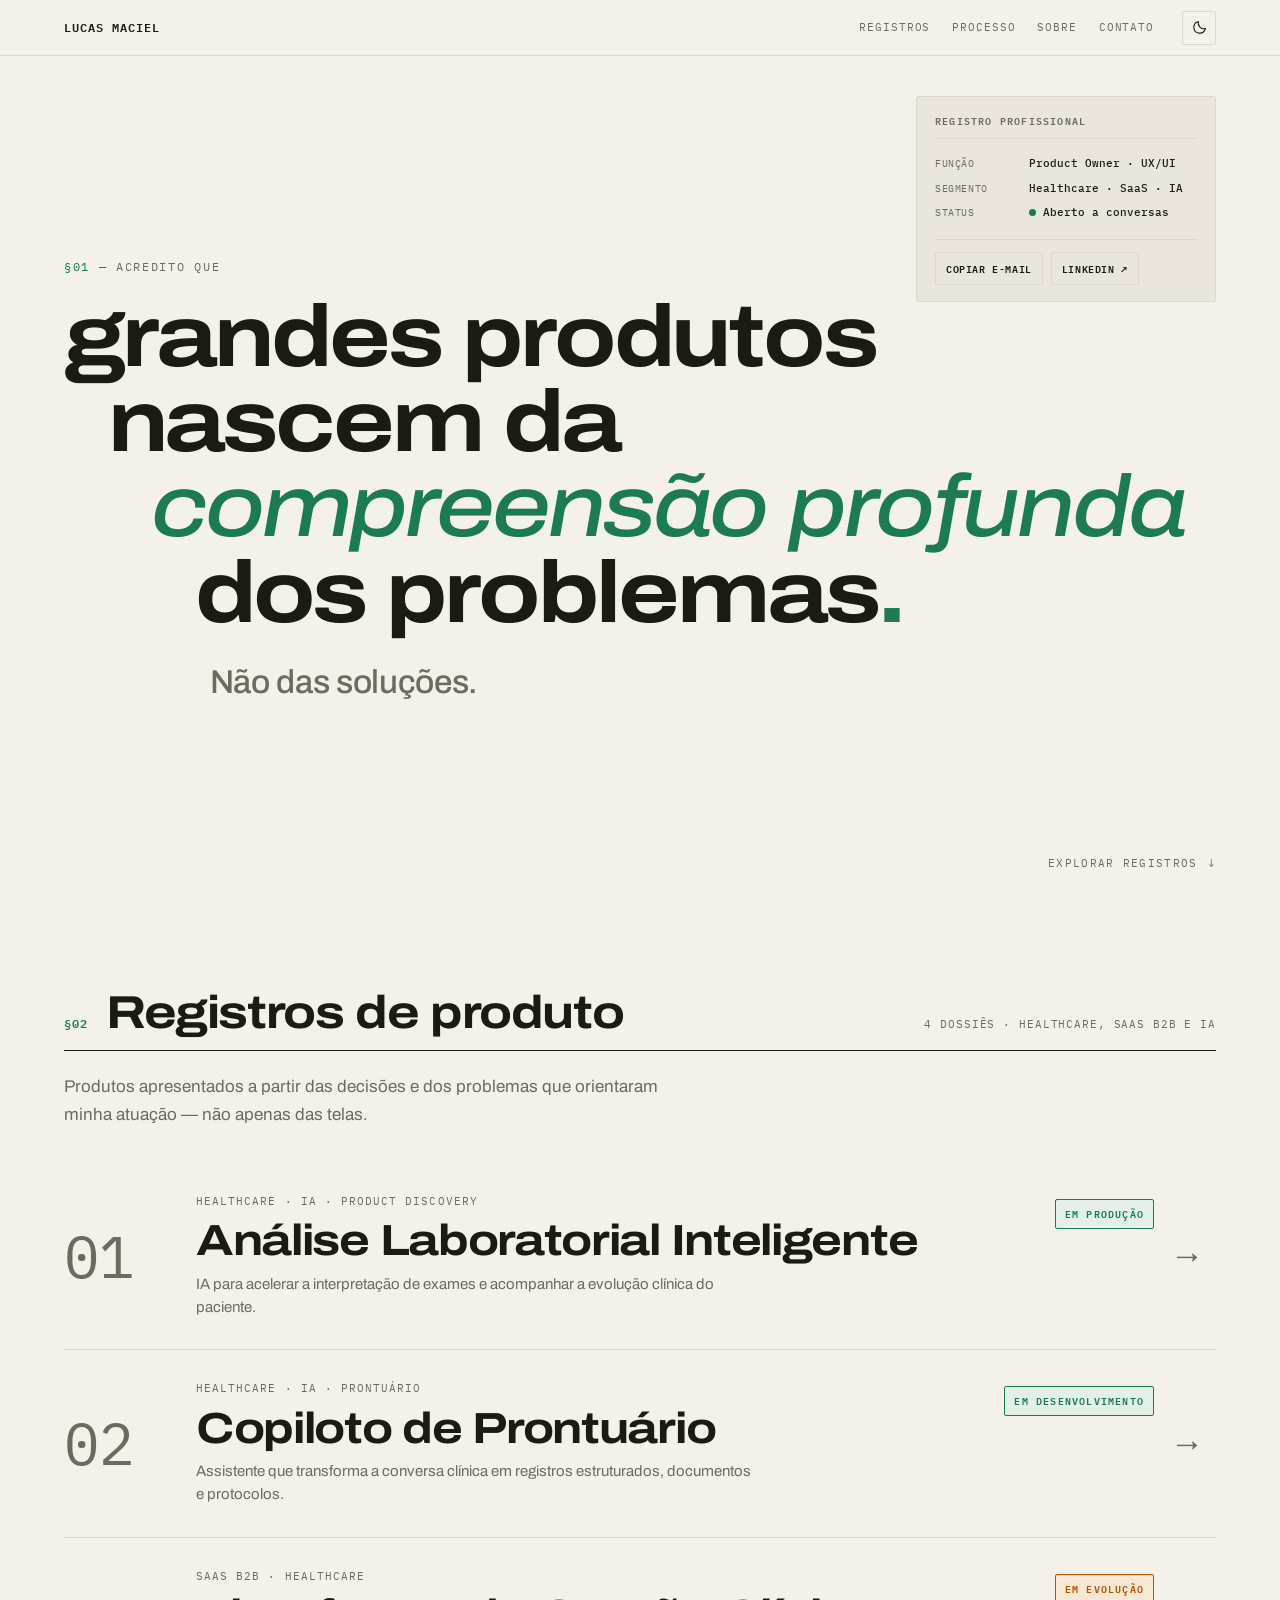
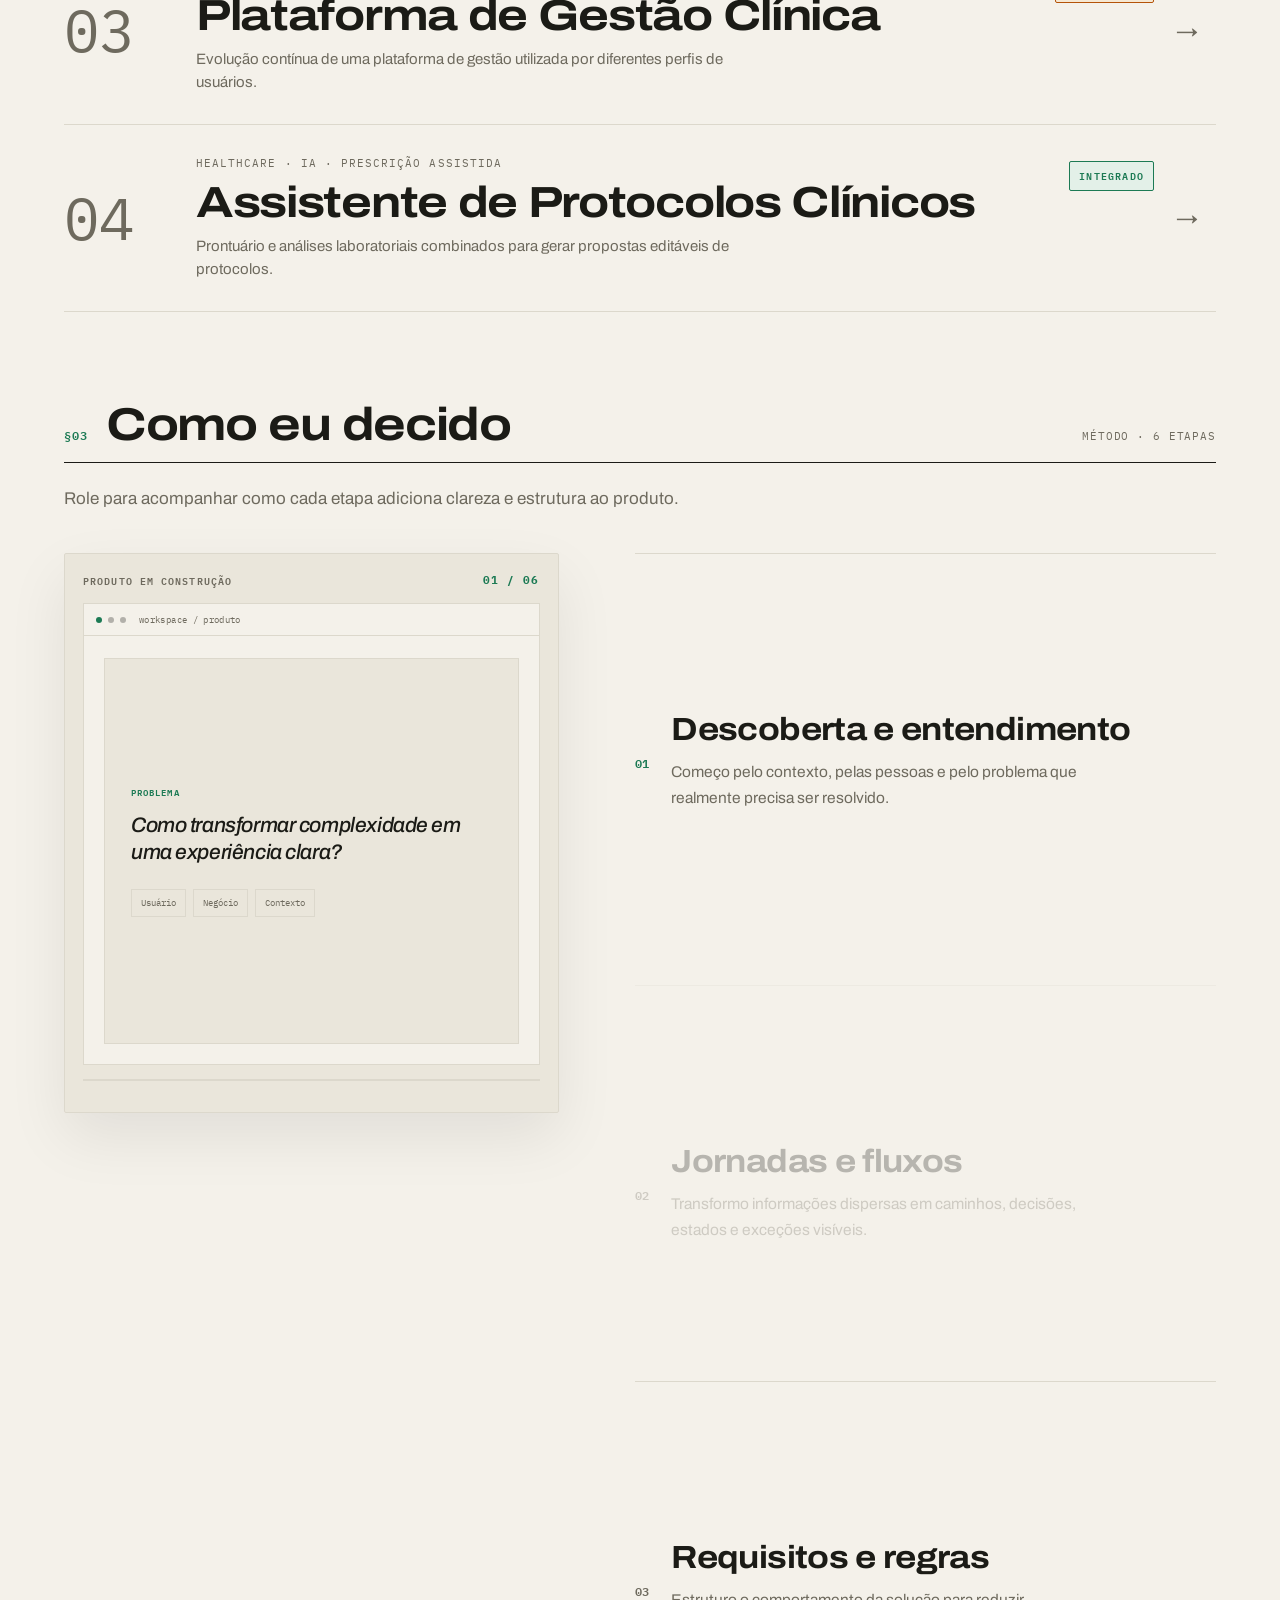
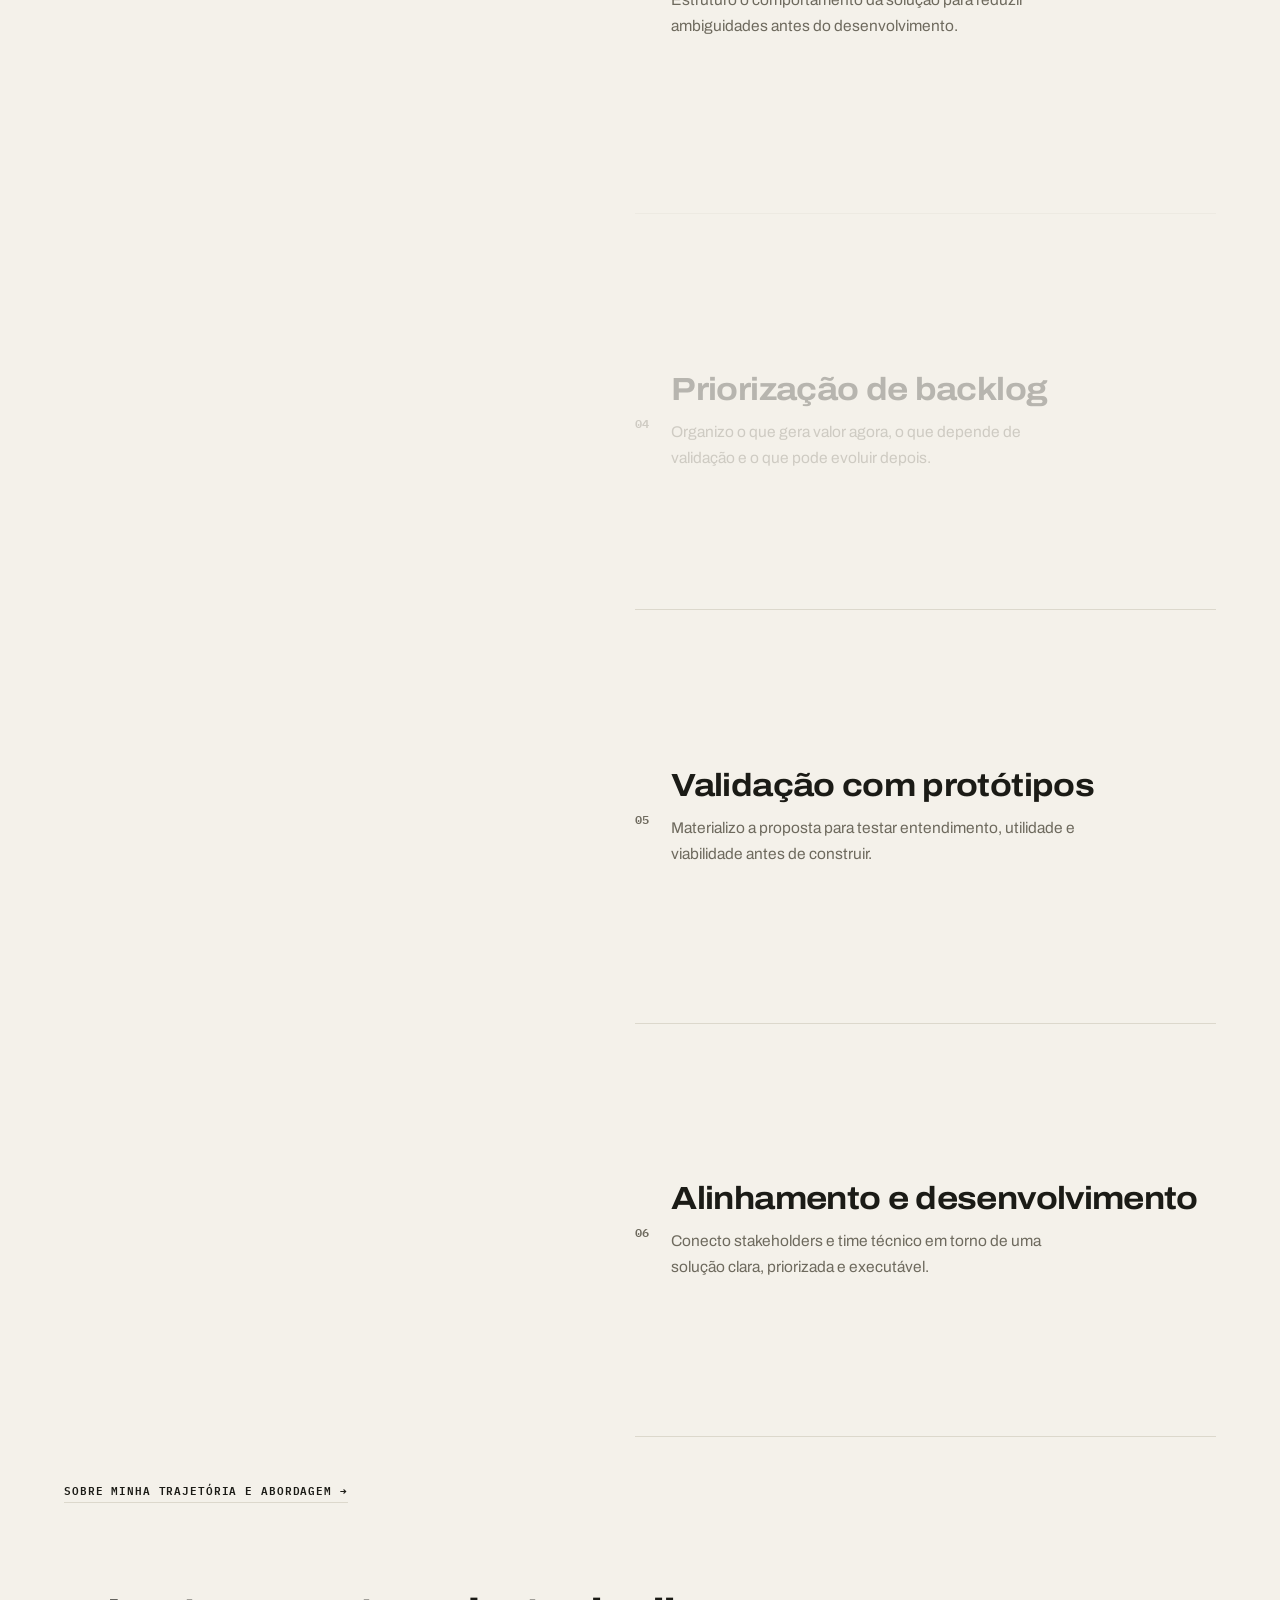
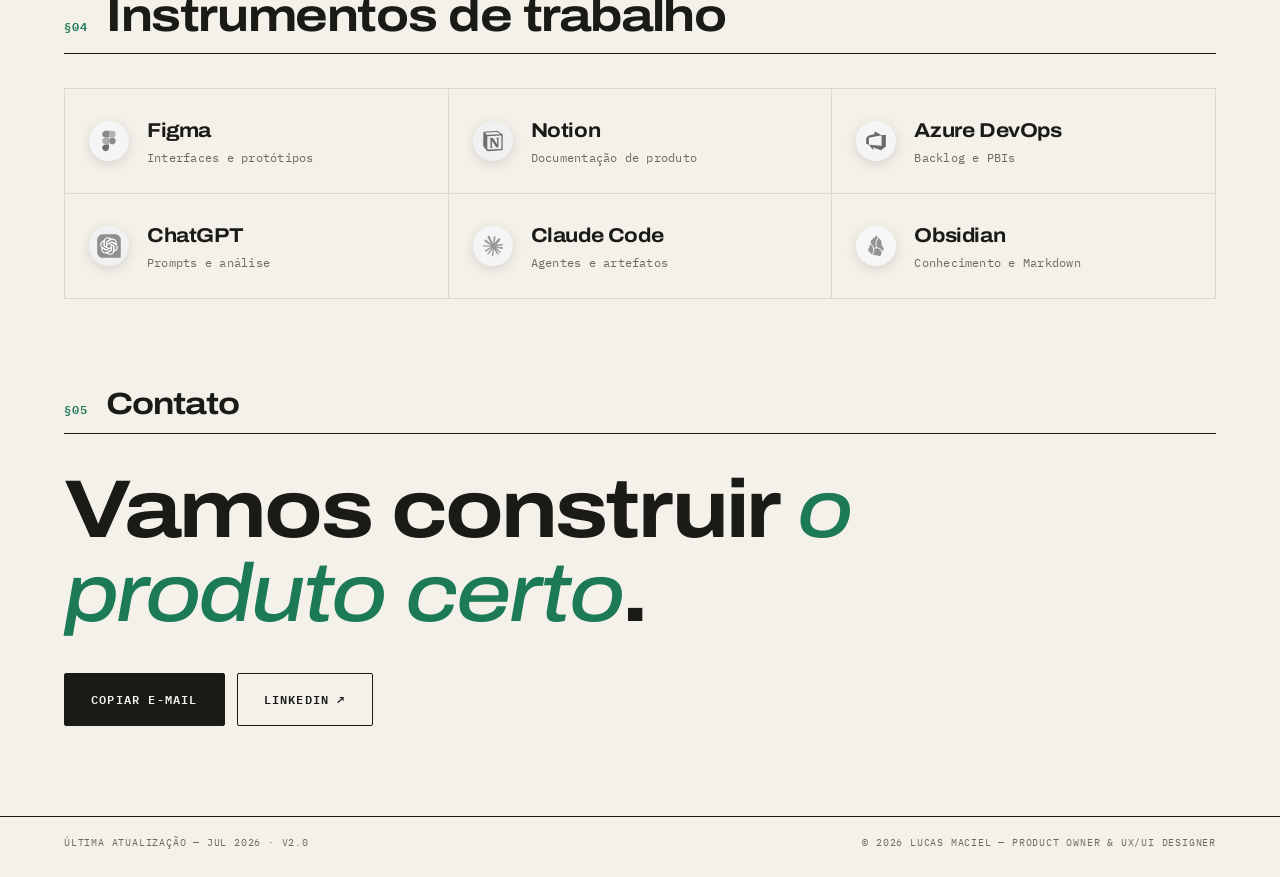
==== v2/index.html @ 7c284cb4 "Atualiza páginas, estilos e interações do portfólio Salva a nova versão do portfólio, incluindo ajus" ====
<!doctype html>
<html lang="pt-BR">
<head>
  <meta charset="UTF-8">
  <meta name="viewport" content="width=device-width, initial-scale=1.0">
  <meta name="description" content="Lucas Maciel — Product Owner com experiência em UX/UI Design. Registros de decisões de produto em Healthcare, SaaS e IA.">
  <meta property="og:title" content="Lucas Maciel — Product Owner &amp; UX/UI Designer">
  <meta property="og:description" content="Grandes produtos nascem da compreensão profunda dos problemas — não das soluções.">
  <meta property="og:type" content="website">
  <title>Lucas Maciel — Product Owner &amp; UX/UI Designer</title>
  <link rel="icon" href="data:image/svg+xml,%3Csvg xmlns='http://www.w3.org/2000/svg' viewBox='0 0 32 32'%3E%3Crect width='32' height='32' fill='%231C7A54'/%3E%3Ctext x='16' y='22' font-family='monospace' font-size='16' font-weight='700' fill='%23F4F1EA' text-anchor='middle'%3ELM%3C/text%3E%3C/svg%3E">
  <link rel="preconnect" href="https://fonts.googleapis.com">
  <link rel="preconnect" href="https://fonts.gstatic.com" crossorigin>
  <link href="https://fonts.googleapis.com/css2?family=Archivo:ital,wdth,wght@0,62..125,100..900;1,62..125,100..900&amp;family=Inter:wght@400;500;600;700&amp;family=IBM+Plex+Mono:wght@400;500;600&amp;display=swap" rel="stylesheet">
  <script>(function(){var t=localStorage.getItem('theme');document.documentElement.setAttribute('data-theme',t||(matchMedia('(prefers-color-scheme: dark)').matches?'dark':'light'))})()</script>
  <link rel="stylesheet" href="styles.css?v=6">
  <link rel="stylesheet" href="anexos.css?v=2">
  <link rel="stylesheet" href="scrollytelling.css?v=2">
</head>
<body>
  <header class="topbar">
    <a class="brand" href="#inicio">Lucas Maciel</a>
    <nav class="topnav" aria-label="Navegação principal">
      <a href="#registros">Registros</a>
      <a href="#processo">Processo</a>
      <a href="sobre.html">Sobre</a>
      <a href="#contato">Contato</a>
    </nav>
    <button class="theme-toggle" aria-label="Ativar tema escuro" aria-pressed="false">
      <svg class="icon-moon" viewBox="0 0 24 24" aria-hidden="true"><path d="M20.2 13.6A8.2 8.2 0 0 1 10.4 3.8a8.2 8.2 0 1 0 9.8 9.8z"/></svg>
      <svg class="icon-sun" viewBox="0 0 24 24" aria-hidden="true"><circle cx="12" cy="12" r="4"/><path d="M12 2.5v2.2M12 19.3v2.2M2.5 12h2.2M19.3 12h2.2M5.3 5.3l1.6 1.6M17.1 17.1l1.6 1.6M18.7 5.3l-1.6 1.6M6.9 17.1l-1.6 1.6"/></svg>
    </button>
  </header>

  <main>
    <section class="hero" id="inicio">
      <div class="ficha" data-reveal>
        <p class="ficha-title">Registro profissional</p>
        <dl>
          <div><dt>Função</dt><dd>Product Owner · UX/UI</dd></div>
          <div><dt>Segmento</dt><dd>Healthcare · SaaS · IA</dd></div>
          <div><dt>Status</dt><dd><span class="dot" aria-hidden="true"></span>Aberto a conversas</dd></div>
        </dl>
        <div class="ficha-actions">
          <button class="copy-email" data-email="souzamaciel.lucas@gmail.com">Copiar e-mail</button>
          <a href="https://linkedin.com/in/souza-maciel/" target="_blank" rel="noreferrer">LinkedIn ↗</a>
        </div>
      </div>

      <p class="hero-kicker">Acredito que</p>
      <h1 class="hero-title" aria-label="Acredito que grandes produtos nascem da compreensão profunda dos problemas — não das soluções.">
        <span class="hero-line">grandes produtos</span>
        <span class="hero-line">nascem da</span>
        <span class="hero-line"><em>compreensão profunda</em></span>
        <span class="hero-line">dos problemas<span class="accent">.</span></span>
        <span class="hero-line hero-line-small">Não das soluções.</span>
      </h1>

      <a class="scroll-cue" href="#registros">Explorar registros <span aria-hidden="true">↓</span></a>
    </section>

    <section class="section" id="registros">
      <header class="section-head" data-reveal>
        <span class="section-index">§02</span>
        <h2>Registros de produto</h2>
        <p class="section-note">4 dossiês · Healthcare, SaaS B2B e IA</p>
      </header>
      <p class="section-lead" data-reveal>Produtos apresentados a partir das decisões e dos problemas que orientaram minha atuação — não apenas das telas.</p>

      <div class="registro-list">
        <article class="registro" data-reveal>
          <a class="registro-row" href="analise-laboratorial-inteligente.html">
            <span class="registro-num" aria-hidden="true">01</span>
            <span class="registro-info">
              <span class="registro-meta">Healthcare · IA · Product Discovery</span>
              <h3>Análise Laboratorial Inteligente</h3>
              <span class="registro-decision">IA para acelerar a interpretação de exames e acompanhar a evolução clínica do paciente.</span>
            </span>
            <span class="stamp">Em produção</span>
            <span class="registro-arrow" aria-hidden="true">→</span>
          </a>
          <div class="registro-preview">
            <div class="preview-inner">
              <figure class="anexo">
                <div class="anexo-canvas" inert><div class="anexo-scale">
<div class="lab-concept" role="img" aria-label="Interface conceitual de análise laboratorial com resumo do exame, indicadores priorizados, explicação assistida, faixa de referência, histórico e acesso à fonte original">
          <aside class="lab-sidebar" aria-hidden="true">
            <div class="lab-mark"><span></span><b>nexo</b></div>
            <nav><i class="is-current"></i><i></i><i></i><i></i></nav>
            <div class="lab-avatar">LM</div>
          </aside>
          <div class="lab-workspace">
            <header class="lab-topbar">
              <div><span>Análise de exame</span><strong>Paciente 042</strong></div>
              <div class="lab-top-actions"><span class="lab-demo-badge">Dados demonstrativos</span><span class="lab-source-link">↗ Ver fonte original</span></div>
            </header>
            <section class="lab-summary" aria-label="Resumo do exame">
              <div><span>Exame processado</span><strong>12 jun 2026 · 08:42</strong></div>
              <div><span>Indicadores avaliados</span><strong>08</strong></div>
              <div><span>Pontos de atenção</span><strong class="lab-alert-number">02</strong></div>
              <div><span>Status da análise</span><strong class="lab-status"><i></i> Revisão necessária</strong></div>
            </section>
            <div class="lab-grid">
              <section class="lab-panel lab-biomarkers" aria-label="Indicadores priorizados">
                <header><div><span>Biomarcadores priorizados</span><strong>Leitura por relevância</strong></div><small>8 indicadores</small></header>
                <div class="lab-marker-list">
                  <article class="is-alert"><div class="lab-marker-name"><i>A</i><span><b>Indicador A</b><small>Ponto de atenção</small></span></div><strong>14,8 <small>u.d.</small></strong><span class="lab-pill">Acima</span></article>
                  <article><div class="lab-marker-name"><i>B</i><span><b>Indicador B</b><small>Dentro da referência</small></span></div><strong>7,2 <small>u.d.</small></strong><span class="lab-pill is-ok">Adequado</span></article>
                  <article><div class="lab-marker-name"><i>C</i><span><b>Indicador C</b><small>Dentro da referência</small></span></div><strong>4,6 <small>u.d.</small></strong><span class="lab-pill is-ok">Adequado</span></article>
                  <article><div class="lab-marker-name"><i>D</i><span><b>Indicador D</b><small>Ponto de atenção</small></span></div><strong>2,1 <small>u.d.</small></strong><span class="lab-pill">Abaixo</span></article>
                </div>
              </section>
              <section class="lab-panel lab-attention" aria-label="Ponto de atenção e explicação assistida">
                <header><span>Ponto de atenção</span><small>Indicador A</small></header>
                <div class="lab-reading"><div><strong>14,8</strong><small>u.d.</small></div><span>↑ 18% vs. último exame</span></div>
                <div class="lab-range"><div><i></i></div><span><small>0</small><b>Faixa de referência: 5,0–12,5 u.d.</b><small>20</small></span></div>
                <div class="lab-assistance"><span>✦ Explicação assistida</span><p>O resultado demonstrativo está acima da faixa de referência. Considere o histórico e o contexto clínico antes de qualquer conclusão.</p><small>Conteúdo de apoio — não substitui avaliação profissional.</small></div>
              </section>
              <section class="lab-panel lab-history" aria-label="Histórico e evolução do indicador A">
                <header><div><span>Histórico e evolução</span><strong>Indicador A · últimos 4 exames</strong></div><small>12 meses</small></header>
                <div class="lab-chart" aria-hidden="true">
                  <div class="lab-reference-zone"><span>faixa de referência</span></div>
                  <div class="lab-trend-line"></div>
                  <i class="point-1"></i><i class="point-2"></i><i class="point-3"></i><i class="point-4"></i>
                </div>
                <div class="lab-chart-labels"><span>Jun/25 <b>8,4</b></span><span>Out/25 <b>10,1</b></span><span>Fev/26 <b>12,5</b></span><span>Jun/26 <b>14,8</b></span></div>
              </section>
            </div>
          </div>
        </div>
</div></div>
                <figcaption>Anexo 01·A — Interface conceitual · dados fictícios</figcaption>
              </figure>
              <div class="preview-copy">
                <p class="preview-label">Minha contribuição</p>
                <p>Estruturei a jornada, os fluxos e os requisitos do MVP para tornar a análise de biomarcadores mais rápida e organizada.</p>
                <ul class="tagline" aria-label="Competências"><li>Discovery</li><li>UX/UI</li><li>Requisitos</li><li>Backlog</li></ul>
                <a class="preview-cta" href="analise-laboratorial-inteligente.html">Abrir dossiê completo →</a>
              </div>
            </div>
          </div>
        </article>

        <article class="registro" data-reveal>
          <a class="registro-row" href="copiloto-prontuario.html">
            <span class="registro-num" aria-hidden="true">02</span>
            <span class="registro-info">
              <span class="registro-meta">Healthcare · IA · Prontuário</span>
              <h3>Copiloto de Prontuário</h3>
              <span class="registro-decision">Assistente que transforma a conversa clínica em registros estruturados, documentos e protocolos.</span>
            </span>
            <span class="stamp">Em desenvolvimento</span>
            <span class="registro-arrow" aria-hidden="true">→</span>
          </a>
          <div class="registro-preview">
            <div class="preview-inner">
              <figure class="anexo">
                <div class="anexo-canvas" inert><div class="anexo-scale">
<div class="product-concept" role="img" aria-label="Interface conceitual de copiloto clínico com transcrição, resumo estruturado, fontes e revisão médica">
          <aside class="product-rail" aria-hidden="true"><div class="product-mark"></div><nav><i class="is-current"></i><i></i><i></i><i></i></nav><span>LM</span></aside>
          <div class="product-space">
            <header class="product-top"><div><small>Consulta em andamento</small><strong>Paciente 117 · Atendimento demonstrativo</strong></div><div><span class="concept-badge">Dados fictícios</span><b class="live-badge"><i></i> 18:24</b></div></header>
            <div class="copilot-layout">
              <section class="concept-panel transcript-panel"><header><div><small>Transcrição da consulta</small><strong>Conversa organizada em tempo real</strong></div><span>Fonte principal</span></header><div class="transcript-lines"><p><b>Profissional · 10:14</b> Como você se sentiu desde o último atendimento?</p><p><b>Paciente 117 · 10:15</b> Relato demonstrativo sobre evolução e rotina.</p><p><b>Profissional · 10:16</b> Vamos revisar os pontos e registrar a conduta.</p></div><div class="audio-wave"><i></i><i></i><i></i><i></i><i></i><i></i><i></i><i></i><span>Escuta ativa</span></div></section>
              <section class="concept-panel summary-panel"><header><div><small>Resumo estruturado</small><strong>Pronto para revisão</strong></div><span class="status-pill">Gerado pela IA</span></header><div class="summary-field"><small>Queixa e evolução</small><p>Conteúdo demonstrativo organizado a partir da conversa, com os principais pontos destacados.</p></div><div class="summary-field"><small>Conduta sugerida para registro</small><p>Revisar informações, complementar o contexto e confirmar antes de salvar.</p></div></section>
              <section class="concept-panel source-panel"><header><div><small>Fontes consideradas</small><strong>Contexto rastreável</strong></div><span>3 fontes</span></header><div class="source-chips"><span>✓ Consulta atual</span><span>✓ Prontuário fictício</span><span>✓ Questionário 03</span></div><div class="review-actions"><button type="button">Editar conteúdo</button><button type="button">Revisar e registrar</button></div></section>
            </div>
          </div>
        </div>
</div></div>
                <figcaption>Anexo 02·A — Interface conceitual · dados fictícios</figcaption>
              </figure>
              <div class="preview-copy">
                <p class="preview-label">Minha contribuição</p>
                <p>Conectei necessidades clínicas, experiência do usuário e regras do produto em uma solução preparada para o desenvolvimento.</p>
                <ul class="tagline" aria-label="Competências"><li>AI Product</li><li>UX/UI</li><li>Regras de negócio</li></ul>
                <a class="preview-cta" href="copiloto-prontuario.html">Abrir dossiê completo →</a>
              </div>
            </div>
          </div>
        </article>

        <article class="registro" data-reveal>
          <a class="registro-row" href="plataforma-gestao-clinica.html">
            <span class="registro-num" aria-hidden="true">03</span>
            <span class="registro-info">
              <span class="registro-meta">SaaS B2B · Healthcare</span>
              <h3>Plataforma de Gestão Clínica</h3>
              <span class="registro-decision">Evolução contínua de uma plataforma de gestão utilizada por diferentes perfis de usuários.</span>
            </span>
            <span class="stamp stamp-amber">Em evolução</span>
            <span class="registro-arrow" aria-hidden="true">→</span>
          </a>
          <div class="registro-preview">
            <div class="preview-inner">
              <figure class="anexo">
                <div class="anexo-canvas" inert><div class="anexo-scale">
<div class="product-concept" role="img" aria-label="Interface conceitual de gestão clínica com agenda, indicadores operacionais, pacientes e tarefas">
          <aside class="product-rail" aria-hidden="true"><div class="product-mark"></div><nav><i class="is-current"></i><i></i><i></i><i></i></nav><span>LM</span></aside>
          <div class="product-space">
            <header class="product-top"><div><small>Visão operacional</small><strong>Unidade Aurora · Quinta-feira, 16 jul</strong></div><div><span class="concept-badge">Dados fictícios</span><b class="unit-status"><i></i> Unidade ativa</b></div></header>
            <section class="operation-metrics"><article><small>Atendimentos hoje</small><strong>28</strong><span>4 em andamento</span></article><article><small>Ocupação da agenda</small><strong>82%</strong><span>6 horários livres</span></article><article><small>Pendências da equipe</small><strong>05</strong><span>2 prioritárias</span></article><article><small>Receita demonstrativa</small><strong>R$ 8,4 mil</strong><span>estimativa do dia</span></article></section>
            <div class="clinic-layout">
              <section class="concept-panel agenda-panel"><header><div><small>Agenda da unidade</small><strong>Próximos atendimentos</strong></div><span>Hoje</span></header><div class="agenda-list"><article><time>10:30</time><div><b>Paciente 204</b><small>Consulta · Sala 02</small></div><span class="status-pill is-progress">Em atendimento</span></article><article><time>11:10</time><div><b>Paciente 318</b><small>Retorno · Sala 01</small></div><span class="status-pill">Confirmado</span></article><article><time>11:40</time><div><b>Paciente 076</b><small>Avaliação · Sala 03</small></div><span class="status-pill">Confirmado</span></article><article><time>12:20</time><div><b>Paciente 451</b><small>Procedimento · Sala 02</small></div><span class="status-pill is-waiting">A confirmar</span></article></div></section>
              <section class="concept-panel task-panel"><header><div><small>Fluxo da equipe</small><strong>Pendências prioritárias</strong></div><span>5 itens</span></header><div class="task-list"><p><i></i><span><b>Revisar cadastro incompleto</b><small>Paciente 091 · Recepção</small></span></p><p><i></i><span><b>Confirmar disponibilidade</b><small>Sala 03 · Operação</small></span></p><p><i></i><span><b>Validar fechamento do dia</b><small>Financeiro · Até 18h</small></span></p></div><div class="capacity"><span>Capacidade por período</span><div><i style="width:82%"></i></div><small>82% da agenda utilizada</small></div></section>
            </div>
          </div>
        </div>
</div></div>
                <figcaption>Anexo 03·A — Interface conceitual · dados fictícios</figcaption>
              </figure>
              <div class="preview-copy">
                <p class="preview-label">Minha contribuição</p>
                <p>Transformei feedback de clientes e necessidades de negócio em prioridades, fluxos e entregas incrementais.</p>
                <ul class="tagline" aria-label="Competências"><li>Priorização</li><li>Backlog</li><li>Entrega incremental</li></ul>
                <a class="preview-cta" href="plataforma-gestao-clinica.html">Abrir dossiê completo →</a>
              </div>
            </div>
          </div>
        </article>

        <article class="registro" data-reveal>
          <a class="registro-row" href="assistente-protocolos-clinicos.html">
            <span class="registro-num" aria-hidden="true">04</span>
            <span class="registro-info">
              <span class="registro-meta">Healthcare · IA · Prescrição assistida</span>
              <h3>Assistente de Protocolos Clínicos</h3>
              <span class="registro-decision">Prontuário e análises laboratoriais combinados para gerar propostas editáveis de protocolos.</span>
            </span>
            <span class="stamp">Integrado</span>
            <span class="registro-arrow" aria-hidden="true">→</span>
          </a>
          <div class="registro-preview">
            <div class="preview-inner">
              <figure class="anexo">
                <div class="anexo-canvas" inert><div class="anexo-scale">
<div class="product-concept" role="img" aria-label="Interface conceitual de assistente de protocolos com contexto, proposta editável, ajustes e aprovação médica">
          <aside class="product-rail" aria-hidden="true"><div class="product-mark"></div><nav><i class="is-current"></i><i></i><i></i><i></i></nav><span>LM</span></aside>
          <div class="product-space">
            <header class="product-top"><div><small>Proposta de protocolo</small><strong>Paciente 083 · Versão 02</strong></div><div><span class="concept-badge">Dados fictícios</span><b class="draft-status">Rascunho para revisão</b></div></header>
            <div class="protocol-layout">
              <section class="concept-panel context-panel"><header><div><small>Contexto considerado</small><strong>Fontes vinculadas</strong></div><span>4 fontes</span></header><div class="context-list"><p><i>✓</i><span><b>Resumo do prontuário</b><small>Atualizado em 14 jul</small></span></p><p><i>✓</i><span><b>Análise laboratorial 024</b><small>12 indicadores estruturados</small></span></p><p><i>✓</i><span><b>Preferências registradas</b><small>2 observações demonstrativas</small></span></p><p><i>✓</i><span><b>Histórico de protocolos</b><small>1 versão anterior</small></span></p></div><button type="button" class="source-button">Ver fontes originais</button></section>
              <section class="concept-panel protocol-editor"><header><div><small>Proposta gerada pela IA</small><strong>Estrutura editável</strong></div><span class="status-pill">Versão 02</span></header><div class="protocol-table"><div class="table-head"><span>Item</span><span>Quantidade</span><span>Frequência</span></div><div><b>Componente A</b><span>10 u.d.</span><span>1× por ciclo</span></div><div><b>Componente B</b><span>05 u.d.</span><span>2× por ciclo</span></div><div><b>Componente C</b><span>08 u.d.</span><span>1× por ciclo</span></div></div><div class="protocol-notes"><small>Observações para revisão</small><p>Conteúdo demonstrativo. Confirmar itens, quantidades e frequência antes da aprovação.</p></div><div class="review-actions"><button type="button">Solicitar ajuste</button><button type="button">Aprovar protocolo</button></div></section>
              <section class="concept-panel adjustment-panel"><span>✦ Ajuste assistido</span><p>“Organize os itens por etapa e destaque o que mudou nesta versão.”</p><small>Nova versão gerada sem alterar a anterior.</small></section>
            </div>
          </div>
        </div>
</div></div>
                <figcaption>Anexo 04·A — Interface conceitual · dados fictícios</figcaption>
              </figure>
              <div class="preview-copy">
                <p class="preview-label">Minha contribuição</p>
                <p>Estruturei o fluxo de contexto, geração, ajustes e aprovação — posteriormente integrado ao Copiloto de Prontuário.</p>
                <ul class="tagline" aria-label="Competências"><li>AI Product</li><li>Integração</li><li>Human-in-the-loop</li></ul>
                <a class="preview-cta" href="assistente-protocolos-clinicos.html">Abrir dossiê completo →</a>
              </div>
            </div>
          </div>
        </article>
      </div>
    </section>

    <section class="section" id="processo">
      <header class="section-head" data-reveal>
        <span class="section-index">§03</span>
        <h2>Como eu decido</h2>
        <p class="section-note">Método · 6 etapas</p>
      </header>
      <p class="section-lead" data-reveal>Role para acompanhar como cada etapa adiciona clareza e estrutura ao produto.</p>

      <div class="build-story" data-build-story data-step="1">
        <div class="build-layout">
          <aside class="stage-frame build-stage" aria-hidden="true">
            <div class="stage-top">
              <span>Produto em construção</span>
              <strong data-build-counter>01 / 06</strong>
            </div>
            <div class="product-canvas">
              <div class="canvas-toolbar"><i></i><i></i><i></i><span>workspace / produto</span></div>

              <div class="build-layer layer-problem is-built" data-build-layer="1">
                <span class="layer-label">Problema</span>
                <blockquote>Como transformar complexidade em uma experiência clara?</blockquote>
                <div class="problem-signals"><span>Usuário</span><span>Negócio</span><span>Contexto</span></div>
              </div>

              <div class="build-layer layer-flow" data-build-layer="2">
                <span class="flow-node">Contexto</span><i></i><span class="flow-node">Ação</span><i></i><span class="flow-node">Resultado</span>
                <b></b><span class="flow-exception">Exceção</span>
              </div>

              <div class="build-layer layer-structure" data-build-layer="3">
                <div class="wire-sidebar"><i></i><i></i><i></i></div>
                <div class="wire-content"><span></span><strong></strong><div><i></i><i></i></div><button></button><small class="structure-note">Regras e estados definidos</small></div>
              </div>

              <div class="build-layer layer-priority" data-build-layer="4">
                <span class="priority-tag">Agora</span>
                <div class="priority-row"><i></i><b></b></div>
                <div class="priority-row"><i></i><b></b></div>
                <span class="later-tag">Depois</span>
              </div>

              <div class="build-layer layer-prototype" data-build-layer="5">
                <div class="prototype-nav"><span></span><i></i><i></i></div>
                <div class="prototype-main"><small>Visão geral</small><strong></strong><div><i></i><i></i></div><button>Continuar</button></div>
              </div>

              <div class="build-layer layer-handoff" data-build-layer="6">
                <div><span>✓ Validado</span><span>✓ Priorizado</span><span>✓ Documentado</span></div>
                <strong>Pronto para construir</strong>
              </div>
            </div>
            <div class="stage-progress"><i></i></div>
          </aside>

          <ol class="stage-steps build-steps">
            <li class="stage-step is-active" data-build-step="1"><span>01</span><div><h3>Descoberta e entendimento</h3><p>Começo pelo contexto, pelas pessoas e pelo problema que realmente precisa ser resolvido.</p></div></li>
            <li class="stage-step" data-build-step="2"><span>02</span><div><h3>Jornadas e fluxos</h3><p>Transformo informações dispersas em caminhos, decisões, estados e exceções visíveis.</p></div></li>
            <li class="stage-step" data-build-step="3"><span>03</span><div><h3>Requisitos e regras</h3><p>Estruturo o comportamento da solução para reduzir ambiguidades antes do desenvolvimento.</p></div></li>
            <li class="stage-step" data-build-step="4"><span>04</span><div><h3>Priorização de backlog</h3><p>Organizo o que gera valor agora, o que depende de validação e o que pode evoluir depois.</p></div></li>
            <li class="stage-step" data-build-step="5"><span>05</span><div><h3>Validação com protótipos</h3><p>Materializo a proposta para testar entendimento, utilidade e viabilidade antes de construir.</p></div></li>
            <li class="stage-step" data-build-step="6"><span>06</span><div><h3>Alinhamento e desenvolvimento</h3><p>Conecto stakeholders e time técnico em torno de uma solução clara, priorizada e executável.</p></div></li>
          </ol>
        </div>
      </div>

      <p class="processo-more" data-reveal><a href="sobre.html">Sobre minha trajetória e abordagem →</a></p>
    </section>

    <section class="section section-stack" id="stack">
      <header class="section-head" data-reveal>
        <span class="section-index">§04</span>
        <h2>Instrumentos de trabalho</h2>
      </header>
      <ul class="stack-grid" aria-label="Ferramentas">
        <li class="tool-figma" data-reveal><span class="tool-icons"><img class="ico-default" src="../assets/figma.svg" alt=""><img class="ico-color" src="icons/figma-color.svg" alt="" loading="lazy"></span><div><h3>Figma</h3><p>Interfaces e protótipos</p></div></li>
        <li class="tool-notion" data-reveal><span class="tool-icons"><img class="ico-default" src="../assets/notion.svg" alt=""><img class="ico-color" src="icons/notion-color.svg" alt="" loading="lazy"></span><div><h3>Notion</h3><p>Documentação de produto</p></div></li>
        <li class="tool-azure" data-reveal><span class="tool-icons"><img class="ico-default" src="../assets/azure.svg" alt=""><img class="ico-color" src="icons/azure-color.svg" alt="" loading="lazy"></span><div><h3>Azure DevOps</h3><p>Backlog e PBIs</p></div></li>
        <li class="tool-chatgpt" data-reveal><span class="tool-icons"><img class="ico-default" src="../assets/chatgpt.svg" alt=""><img class="ico-color" src="icons/chatgpt-color.svg" alt="" loading="lazy"></span><div><h3>ChatGPT</h3><p>Prompts e análise</p></div></li>
        <li class="tool-claude" data-reveal><span class="tool-icons"><img class="ico-default" src="../assets/claude.svg" alt=""><img class="ico-color" src="icons/claude-color.svg" alt="" loading="lazy"></span><div><h3>Claude Code</h3><p>Agentes e artefatos</p></div></li>
        <li class="tool-obsidian" data-reveal><span class="tool-icons"><img class="ico-default" src="../assets/obsidian.svg" alt=""><img class="ico-color" src="icons/obsidian-color.svg" alt="" loading="lazy"></span><div><h3>Obsidian</h3><p>Conhecimento e Markdown</p></div></li>
      </ul>
    </section>

    <section class="section section-contato" id="contato">
      <header class="section-head" data-reveal>
        <span class="section-index">§05</span>
        <h2 class="h-small">Contato</h2>
      </header>
      <p class="contato-cta" data-reveal>Vamos construir <em>o produto certo</em>.</p>
      <div class="contato-actions" data-reveal>
        <button class="copy-email btn-big" data-email="souzamaciel.lucas@gmail.com">Copiar e-mail</button>
        <a class="btn-big btn-ghost" href="https://linkedin.com/in/souza-maciel/" target="_blank" rel="noreferrer">LinkedIn ↗</a>
      </div>
    </section>
  </main>

  <footer class="ledger-foot">
    <span>Última atualização — Jul 2026 · v2.0</span>
    <span>© 2026 Lucas Maciel — Product Owner &amp; UX/UI Designer</span>
  </footer>

  <script src="script.js?v=5"></script>
</body>
</html>
---- v2/styles.css ----
/* ============================================================
   Lucas Maciel — Portfolio v2 · "Dossiê de Produto"
   Tokens
   ============================================================ */
:root {
  color-scheme: light;
  --paper: #F4F1EA;
  --paper-2: #EAE6DB;
  --ink: #1B1B16;
  --muted: #6E6A5E;
  --line: #DCD8CC;
  --line-strong: #1B1B16;
  --accent: #1C7A54;
  --green-900: #0E3B2A;
  --green-100: #E3F0E8;
  --amber: #B45309;
  --amber-100: #F6E8D3;
  --coral: #C75C41;
  --coral-ink: #A94F38;
  --grad-evolucao: linear-gradient(90deg, var(--accent), var(--coral));
  --radius: 2px;
  --pad: clamp(20px, 5vw, 72px);
  --maxw: 1360px;
  --display: "Archivo", sans-serif;
  --mono: "IBM Plex Mono", monospace;
  --dur-fast: .2s;
  --dur-base: .45s;
  --dur-slow: .8s;
  --ease-out: cubic-bezier(.2, .8, .2, 1);
}
[data-theme="dark"] {
  color-scheme: dark;
  --paper: #141511;
  --paper-2: #1B1D17;
  --ink: #E8E6DC;
  --muted: #97948A;
  --line: #2C2E26;
  --line-strong: #E8E6DC;
  --accent: #43BD86;
  --green-900: #0E3B2A;
  --green-100: rgba(67, 189, 134, .13);
  --amber: #D98A3D;
  --amber-100: rgba(217, 138, 61, .14);
  --coral: #DD7457;
  --coral-ink: #DD7457;
}

/* ============================================================
   Base
   ============================================================ */
* { box-sizing: border-box; }
html { scroll-behavior: smooth; }
@view-transition { navigation: auto; }
body {
  margin: 0;
  background: var(--paper);
  color: var(--ink);
  font-family: var(--display);
  font-size: 16.5px;
  line-height: 1.55;
  transition: background-color .3s ease, color .3s ease;
}
a { color: inherit; text-decoration: none; }
img { display: block; max-width: 100%; }
button { font: inherit; color: inherit; background: none; border: 0; padding: 0; cursor: pointer; }
::selection { background: var(--accent); color: var(--paper); }
h1, h2, h3 { margin: 0; }
:focus-visible { outline: 2px solid var(--accent); outline-offset: 3px; }

.mono, .stamp, .ficha, .section-index, .section-note, .registro-meta,
.registro-num, .tagline, .preview-label, .anexo figcaption, .scroll-cue,
.topnav, .brand, .hero-kicker, .ledger-foot, .stack-line, .processo-grid li > span,
.copy-email, .btn-big, .preview-cta {
  font-family: var(--mono);
}

/* ============================================================
   Topbar
   ============================================================ */
.topbar {
  position: fixed;
  inset: 0 0 auto;
  z-index: 30;
  height: 56px;
  display: flex;
  align-items: center;
  gap: 28px;
  padding: 0 var(--pad);
  background: color-mix(in srgb, var(--paper) 88%, transparent);
  backdrop-filter: blur(10px);
  border-bottom: 1px solid var(--line);
}
.brand {
  font-size: 12px;
  font-weight: 600;
  letter-spacing: .08em;
  text-transform: uppercase;
}
.topnav {
  display: flex;
  gap: 22px;
  margin-left: auto;
}
.topnav a {
  font-size: 11px;
  letter-spacing: .08em;
  text-transform: uppercase;
  color: var(--muted);
  transition: color var(--dur-fast);
}
.topnav a:hover { color: var(--ink); }
.theme-toggle {
  width: 34px;
  height: 34px;
  display: grid;
  place-items: center;
  border: 1px solid var(--line);
  border-radius: var(--radius);
  transition: border-color var(--dur-fast), background var(--dur-fast);
}
.theme-toggle:hover { border-color: var(--ink); }
.theme-toggle svg { width: 17px; height: 17px; fill: none; stroke: currentColor; stroke-width: 1.6; }
.theme-toggle .icon-sun { display: none; }
[data-theme="dark"] .theme-toggle .icon-sun { display: block; }
[data-theme="dark"] .theme-toggle .icon-moon { display: none; }

/* ============================================================
   Hero — §01
   ============================================================ */
.hero {
  position: relative;
  min-height: 100svh;
  display: flex;
  flex-direction: column;
  justify-content: center;
  padding: 96px var(--pad) 40px;
  max-width: var(--maxw);
  margin: 0 auto;
}
.hero-kicker {
  font-size: 12px;
  letter-spacing: .14em;
  text-transform: uppercase;
  color: var(--muted);
  margin: 0 0 18px;
}
.hero-kicker::before {
  content: "§01 — ";
  color: var(--accent);
}
.hero-title {
  font-weight: 700;
  font-stretch: 118%;
  font-size: clamp(40px, 6.8vw, 98px);
  line-height: .98;
  letter-spacing: -.035em;
  text-transform: none;
}
.hero-line { display: block; white-space: nowrap; }
.hero-line:nth-child(2) { margin-left: .5em; }
.hero-line:nth-child(3) { margin-left: 1em; }
.hero-line:nth-child(4) { margin-left: 1.5em; }
.hero-line em {
  font-style: italic;
  font-weight: 500;
  color: var(--accent);
}
.hero-line .accent { color: var(--accent); }
.hero-line-small {
  font-size: .38em;
  font-weight: 500;
  font-stretch: 100%;
  letter-spacing: -.01em;
  color: var(--muted);
  margin: .9em 0 0 4.4em;
}
.hero-title .w {
  display: inline-block;
  opacity: 0;
  transform: translateY(.55em);
  transition: opacity var(--dur-slow) ease, transform var(--dur-slow) var(--ease-out);
  transition-delay: var(--wd, 0s);
}
.hero-title.is-in .w { opacity: 1; transform: none; }

.ficha {
  position: absolute;
  top: 96px;
  right: var(--pad);
  width: 300px;
  border: 1px solid var(--line);
  border-radius: var(--radius);
  background: var(--paper-2);
  padding: 16px 18px;
  font-size: 11px;
  line-height: 1.5;
}
.ficha-title {
  margin: 0 0 12px;
  padding-bottom: 10px;
  border-bottom: 1px solid var(--line);
  letter-spacing: .12em;
  text-transform: uppercase;
  font-weight: 600;
  font-size: 10px;
  color: var(--muted);
}
.ficha dl { margin: 0; }
.ficha dl div {
  display: grid;
  grid-template-columns: 84px 1fr;
  gap: 10px;
  padding: 4px 0;
}
.ficha dt {
  color: var(--muted);
  text-transform: uppercase;
  letter-spacing: .06em;
  font-size: 10px;
  padding-top: 1px;
}
.ficha dd { margin: 0; font-weight: 500; }
.dot {
  display: inline-block;
  width: 7px;
  height: 7px;
  border-radius: 50%;
  background: var(--accent);
  margin-right: 7px;
  animation: pulse 2.2s infinite;
}
@keyframes pulse {
  50% { opacity: .35; }
}
.ficha-actions {
  display: flex;
  gap: 8px;
  margin-top: 14px;
  padding-top: 12px;
  border-top: 1px solid var(--line);
}
.ficha-actions a, .copy-email {
  font-size: 10px;
  letter-spacing: .06em;
  text-transform: uppercase;
  font-weight: 600;
  padding: 8px 10px;
  border: 1px solid var(--line);
  border-radius: var(--radius);
  transition: border-color var(--dur-fast), background var(--dur-fast), color var(--dur-fast);
}
.ficha-actions a:hover, .copy-email:hover { border-color: var(--accent); color: var(--accent); }
.copy-email.copied { border-color: var(--accent); background: var(--accent); color: var(--paper); }

.scroll-cue {
  position: absolute;
  bottom: 28px;
  right: var(--pad);
  font-size: 11px;
  letter-spacing: .12em;
  text-transform: uppercase;
  color: var(--muted);
  display: flex;
  gap: 10px;
  align-items: center;
}
.scroll-cue span { animation: bounce 1.8s infinite; }
@keyframes bounce {
  50% { transform: translateY(6px); }
}

/* ============================================================
   Sections — ledger heads
   ============================================================ */
.section {
  max-width: var(--maxw);
  margin: 0 auto;
  padding: clamp(70px, 10vh, 130px) var(--pad) 0;
}
.section-head {
  display: flex;
  align-items: baseline;
  gap: 18px;
  border-bottom: 1px solid var(--line-strong);
  padding-bottom: 14px;
}
.section-index {
  font-size: 12px;
  font-weight: 600;
  color: var(--accent);
  letter-spacing: .08em;
}
.section-head h2 {
  font-weight: 700;
  font-stretch: 118%;
  font-size: clamp(30px, 3.6vw, 52px);
  letter-spacing: -.03em;
  line-height: 1;
}
.section-head .h-small { font-size: clamp(22px, 2.4vw, 32px); }
.section-note {
  margin: 0 0 2px auto;
  font-size: 11px;
  letter-spacing: .08em;
  text-transform: uppercase;
  color: var(--muted);
}
.section-lead {
  max-width: 640px;
  margin: 22px 0 0;
  color: var(--muted);
  font-size: 17px;
  line-height: 1.65;
}

/* ============================================================
   Registros — §02
   ============================================================ */
.registro-list { margin-top: 34px; }
.registro { border-bottom: 1px solid var(--line); }
.registro-row {
  display: grid;
  grid-template-columns: 110px minmax(0, 1fr) auto 40px;
  align-items: center;
  gap: 22px;
  padding: 30px 0;
  transition: padding var(--dur-base) var(--ease-out);
}
.registro-num {
  font-size: clamp(34px, 4.6vw, 64px);
  font-weight: 400;
  color: var(--muted);
  line-height: 1;
  transition: color var(--dur-fast);
}
.registro-meta {
  display: block;
  font-size: 10.5px;
  letter-spacing: .1em;
  text-transform: uppercase;
  color: var(--muted);
  margin-bottom: 10px;
}
.registro-info h3 {
  font-weight: 700;
  font-stretch: 118%;
  font-size: clamp(26px, 3.4vw, 46px);
  letter-spacing: -.03em;
  line-height: 1;
  transition: color var(--dur-fast);
}
.registro-decision {
  display: block;
  margin-top: 10px;
  max-width: 560px;
  font-size: 15px;
  color: var(--muted);
  line-height: 1.55;
}
.stamp {
  align-self: start;
  margin-top: 6px;
  font-size: 10px;
  font-weight: 600;
  letter-spacing: .12em;
  text-transform: uppercase;
  color: var(--accent);
  border: 1px solid currentColor;
  border-radius: var(--radius);
  padding: 6px 9px;
  white-space: nowrap;
  background: var(--green-100);
}
.stamp-amber { color: var(--amber); background: var(--amber-100); }
.registro-arrow {
  font-size: 22px;
  color: var(--muted);
  transition: transform var(--dur-fast), color var(--dur-fast);
}
.registro:hover .registro-arrow, .registro:focus-within .registro-arrow {
  transform: translateX(6px);
  color: var(--accent);
}
.registro:hover .registro-num, .registro:focus-within .registro-num { color: var(--accent); }

.registro-preview {
  display: grid;
  grid-template-rows: 0fr;
  transition: grid-template-rows .55s var(--ease-out);
}
.registro:hover .registro-preview,
.registro:focus-within .registro-preview {
  grid-template-rows: 1fr;
}
.preview-inner {
  overflow: hidden;
  display: grid;
  grid-template-columns: minmax(0, 1.15fr) minmax(260px, .85fr);
  gap: 34px;
  align-items: start;
}
.registro:hover .preview-inner, .registro:focus-within .preview-inner { padding-bottom: 34px; }
.anexo {
  margin: 0;
  border: 1px solid var(--line);
  border-radius: var(--radius);
  overflow: hidden;
}
.anexo figcaption {
  padding: 8px 12px;
  border-top: 1px solid var(--line);
  font-size: 10px;
  letter-spacing: .06em;
  text-transform: uppercase;
  color: var(--muted);
  background: var(--paper-2);
}
.preview-label {
  margin: 4px 0 10px;
  font-size: 10px;
  font-weight: 600;
  letter-spacing: .12em;
  text-transform: uppercase;
  color: var(--accent);
}
.preview-copy > p:not(.preview-label) {
  margin: 0;
  font-size: 15px;
  line-height: 1.65;
}
.tagline {
  display: flex;
  flex-wrap: wrap;
  gap: 6px;
  list-style: none;
  padding: 0;
  margin: 16px 0 0;
}
.tagline li {
  font-size: 10px;
  letter-spacing: .05em;
  text-transform: uppercase;
  color: var(--muted);
  border: 1px solid var(--line);
  border-radius: var(--radius);
  padding: 5px 8px;
}
.preview-cta {
  display: inline-block;
  margin-top: 18px;
  font-size: 11px;
  font-weight: 600;
  letter-spacing: .08em;
  text-transform: uppercase;
  color: var(--accent);
}

/* ============================================================
   Processo — §03
   ============================================================ */
.processo-grid {
  list-style: none;
  padding: 0;
  margin: 34px 0 0;
  display: grid;
  grid-template-columns: repeat(3, 1fr);
  gap: 40px 32px;
  counter-reset: none;
}
.processo-grid li {
  border-top: 1px solid var(--line);
  padding-top: 16px;
}
.processo-grid li > span {
  font-size: 12px;
  font-weight: 600;
  color: var(--accent);
}
.processo-grid h3 {
  font-weight: 700;
  font-stretch: 112%;
  font-size: 19px;
  letter-spacing: -.015em;
  margin: 10px 0 8px;
}
.processo-grid p {
  margin: 0;
  font-size: 14.5px;
  color: var(--muted);
  line-height: 1.6;
}
.processo-more { margin: 40px 0 0; }
.processo-more a {
  font-family: var(--mono);
  font-size: 11px;
  font-weight: 600;
  letter-spacing: .08em;
  text-transform: uppercase;
  border-bottom: 1px solid var(--line);
  padding-bottom: 3px;
  transition: color var(--dur-fast), border-color var(--dur-fast);
}
.processo-more a:hover { color: var(--accent); border-color: var(--accent); }

/* ============================================================
   Stack — §04
   ============================================================ */
.stack-grid {
  list-style: none;
  padding: 0;
  margin: 34px 0 0;
  display: grid;
  grid-template-columns: repeat(3, 1fr);
  gap: 1px;
  background: var(--line);
  border: 1px solid var(--line);
}
.stack-grid li {
  display: flex;
  align-items: center;
  gap: 18px;
  padding: 26px 24px;
  background: var(--paper);
  transition: background var(--dur-fast);
}
.stack-grid li:hover {
  background: color-mix(in srgb, var(--brand) 8%, var(--paper));
  box-shadow: inset 3px 0 0 var(--brand);
}
.tool-icons {
  position: relative;
  width: 40px;
  height: 40px;
  flex-shrink: 0;
  filter: drop-shadow(0 3px 6px rgba(27, 27, 22, .14));
}
[data-theme="dark"] .tool-icons { filter: drop-shadow(0 3px 7px rgba(0, 0, 0, .4)); }
.tool-icons img {
  position: absolute;
  inset: 0;
  width: 100%;
  height: 100%;
  transition: opacity var(--dur-fast) ease, transform var(--dur-base) var(--ease-out);
}
.ico-default { opacity: 1; }
[data-theme="dark"] .ico-default { filter: invert(1) hue-rotate(180deg); opacity: .82; }
.ico-color { opacity: 0; transform: scale(.9); }
.stack-grid li:hover .ico-default { opacity: 0; }
.stack-grid li:hover .ico-color { opacity: 1; transform: none; }
.stack-grid li:hover h3 { color: var(--brand-ink, var(--ink)); }
.tool-figma   { --brand: #F24E1E; --brand-ink: #F24E1E; }
.tool-notion  { --brand: #8A8A8A; --brand-ink: var(--ink); }
.tool-azure   { --brand: #0078D4; --brand-ink: #0078D4; }
.tool-chatgpt { --brand: #10A37F; --brand-ink: #10A37F; }
.tool-claude  { --brand: #D97757; --brand-ink: #D97757; }
.tool-obsidian{ --brand: #7C3AED; --brand-ink: #7C3AED; }
[data-theme="dark"] .tool-notion { --brand: #C9C9C9; }
[data-theme="dark"] .stack-grid li:hover h3 { color: #fff; }
.stack-grid h3 {
  font-weight: 700;
  font-stretch: 112%;
  font-size: 20px;
  letter-spacing: -.02em;
  margin: 0 0 4px;
}
.stack-grid p {
  margin: 0;
  font-family: var(--mono);
  font-size: 12px;
  letter-spacing: .02em;
  color: var(--muted);
  line-height: 1.4;
}

/* ============================================================
   Contato — §05
   ============================================================ */
.section-contato { padding-bottom: clamp(70px, 10vh, 120px); }
.contato-cta {
  font-weight: 700;
  font-stretch: 118%;
  font-size: clamp(38px, 6.4vw, 92px);
  letter-spacing: -.035em;
  line-height: 1.02;
  margin: 34px 0 0;
  max-width: 14ch;
}
.contato-cta em {
  font-style: italic;
  font-weight: 500;
  color: var(--accent);
}
.contato-actions {
  display: flex;
  flex-wrap: wrap;
  gap: 12px;
  margin-top: 38px;
}
.btn-big {
  font-size: 12px;
  font-weight: 600;
  letter-spacing: .1em;
  text-transform: uppercase;
  padding: 16px 26px;
  border: 1px solid var(--ink);
  border-radius: var(--radius);
  background: var(--ink);
  color: var(--paper);
  transition: background var(--dur-fast), color var(--dur-fast), border-color var(--dur-fast);
}
.btn-big:hover { background: var(--accent); border-color: var(--accent); color: #fff; }
.btn-big.copied { background: var(--accent); border-color: var(--accent); color: #fff; }
.btn-ghost { background: none; color: var(--ink); }
.btn-ghost:hover { background: none; color: var(--accent); border-color: var(--accent); }

/* ============================================================
   Footer
   ============================================================ */
.ledger-foot {
  max-width: var(--maxw);
  margin: 0 auto;
  padding: 18px var(--pad) 26px;
  border-top: 1px solid var(--line-strong);
  display: flex;
  justify-content: space-between;
  gap: 16px;
  font-size: 10px;
  letter-spacing: .08em;
  text-transform: uppercase;
  color: var(--muted);
}

/* ============================================================
   Progresso de leitura — a linha de evolução verde→coral
   ============================================================ */
.progresso {
  position: fixed;
  inset: 0 0 auto;
  z-index: 40;
  height: 2px;
  background: var(--grad-evolucao);
  transform: scaleX(0);
  transform-origin: left center;
  pointer-events: none;
  will-change: transform;
}

/* ============================================================
   Reveals & motion
   ============================================================ */
[data-reveal] {
  opacity: 0;
  transform: translateY(22px);
  transition: opacity var(--dur-slow) ease, transform var(--dur-slow) var(--ease-out);
}
[data-reveal].visible { opacity: 1; transform: none; }

/* ============================================================
   Responsive
   ============================================================ */
@media (max-width: 1024px) {
  .ficha { position: static; width: 100%; max-width: 380px; order: 3; margin-top: 44px; }
  .hero { justify-content: center; }
  .registro-row { grid-template-columns: 70px minmax(0, 1fr) auto; }
  .registro-arrow { display: none; }
  .preview-inner { grid-template-columns: 1fr; gap: 22px; }
  .processo-grid { grid-template-columns: repeat(2, 1fr); }
  .stack-grid { grid-template-columns: repeat(2, 1fr); }
}
@media (max-width: 700px) {
  body { font-size: 16px; }
  .topnav { gap: 14px; }
  .topnav a:nth-child(2) { display: none; }
  .hero { padding-top: 84px; }
  .hero-title { font-size: clamp(36px, 10.2vw, 60px); }
  .hero-line { white-space: normal; }
  .hero-line:nth-child(2) { margin-left: .3em; }
  .hero-line:nth-child(3) { margin-left: .6em; }
  .hero-line:nth-child(4) { margin-left: .9em; }
  .hero-line-small { margin-left: 1.4em; }
  .scroll-cue { position: static; margin-top: 40px; }
  .section-head { flex-wrap: wrap; gap: 10px 14px; }
  .section-note { margin-left: 0; width: 100%; order: 3; }
  .registro-row { grid-template-columns: minmax(0, 1fr); gap: 12px; padding: 24px 0; }
  .registro-num { font-size: 15px; font-weight: 600; }
  .registro-num::before { content: "Nº "; }
  .stamp { justify-self: start; margin-top: 0; }
  .registro-preview, .registro:hover .registro-preview { grid-template-rows: 1fr; }
  .preview-inner { padding-bottom: 24px; }
  .processo-grid { grid-template-columns: 1fr; gap: 26px; }
  .stack-grid { grid-template-columns: 1fr; }
  .stack-grid li { padding: 20px; }
  .ledger-foot { flex-direction: column; gap: 6px; }
}

@media (hover: none) {
  .registro-preview { grid-template-rows: 1fr; }
  .preview-inner { padding-bottom: 28px; }
}

@media (prefers-reduced-motion: reduce) {
  html { scroll-behavior: auto; }
  *, *::before, *::after { animation: none !important; transition: none !important; }
  [data-reveal] { opacity: 1; transform: none; }
  .hero-title .w { opacity: 1; transform: none; }
  .registro-preview { grid-template-rows: 1fr; }
  .progresso { display: none; }
}
---- v2/anexos.css ----
/* Anexos — mockups conceituais nativos em moldura de tela desktop.
   Renderizam a 1100px (layout desktop) e são reduzidos por transform: scale. */
.anexo-canvas{position:relative;aspect-ratio:8/5;overflow:hidden;background:#f4f7f5}
.anexo-scale{position:absolute;left:0;top:0;width:1100px;transform-origin:0 0;font-family:Inter,sans-serif}
/* Conceptual laboratory analysis interface */
.concept-lab-hero{overflow:visible;background:transparent}.concept-lab-hero *{box-sizing:border-box}.lab-concept{display:grid;grid-template-columns:68px 1fr;min-height:690px;border:1px solid #dce4df;border-radius:24px;overflow:hidden;background:#f4f7f5;box-shadow:0 32px 90px rgba(24,59,45,.12);font-family:Inter,sans-serif;color:#183125}.concept-lab-hero figcaption{position:static;margin-top:18px;padding:0 2px;background:none;backdrop-filter:none;color:#66736c;font:500 11px/1.5 Poppins,sans-serif}.lab-sidebar{display:flex;flex-direction:column;align-items:center;padding:24px 0 18px;background:#153d2d;color:#fff}.lab-mark{display:flex;align-items:center;gap:7px}.lab-mark span{width:17px;height:17px;border:5px solid #70e6a7;border-radius:50%}.lab-mark b{display:none;font-size:12px;letter-spacing:-.03em}.lab-sidebar nav{display:flex;flex-direction:column;gap:18px;margin-top:86px}.lab-sidebar nav i{width:18px;height:18px;border:1px solid rgba(255,255,255,.45);border-radius:5px}.lab-sidebar nav i.is-current{background:#70e6a7;border-color:#70e6a7;box-shadow:0 0 0 6px rgba(112,230,167,.12)}.lab-avatar{display:grid;place-items:center;width:30px;height:30px;margin-top:auto;border:1px solid rgba(255,255,255,.45);border-radius:50%;font:600 9px/1 Inter,sans-serif}.lab-workspace{min-width:0;padding:0 26px 28px}.lab-topbar{display:flex;align-items:center;justify-content:space-between;gap:20px;height:84px;border-bottom:1px solid #dce4df}.lab-topbar>div:first-child{display:flex;flex-direction:column;gap:5px}.lab-topbar span,.lab-panel header span,.lab-summary span{font-size:10px;color:#718078}.lab-topbar strong{font-size:16px}.lab-top-actions{display:flex;align-items:center;gap:10px}.lab-demo-badge,.lab-source-link{display:inline-flex;align-items:center;min-height:30px;padding:0 11px;border-radius:99px;font-size:9px!important;font-weight:600!important}.lab-demo-badge{background:#e4eee8;color:#315c48!important}.lab-source-link{border:1px solid #c8d7cf;background:#fff;color:#153d2d!important}.lab-summary{display:grid;grid-template-columns:1.35fr .8fr .8fr 1.2fr;gap:10px;margin:18px 0}.lab-summary>div{display:flex;flex-direction:column;justify-content:center;min-height:68px;padding:13px 15px;border:1px solid #dce4df;border-radius:10px;background:#fff}.lab-summary strong{margin-top:7px;font-size:13px}.lab-summary .lab-alert-number{color:#c45d42}.lab-status{display:flex;align-items:center;gap:6px;color:#96503e}.lab-status i{width:7px;height:7px;border-radius:50%;background:#e37c5f;box-shadow:0 0 0 4px #fbe9e3}.lab-grid{display:grid;grid-template-columns:1.05fr .95fr;gap:14px}.lab-panel{border:1px solid #dce4df;border-radius:12px;background:#fff;overflow:hidden}.lab-panel>header{display:flex;align-items:center;justify-content:space-between;gap:12px;padding:16px 18px;border-bottom:1px solid #e8eeea}.lab-panel>header div{display:flex;flex-direction:column;gap:4px}.lab-panel>header strong{font-size:12px}.lab-panel>header small{font-size:9px;color:#77837d}.lab-biomarkers{grid-row:span 2}.lab-marker-list article{display:grid;grid-template-columns:1fr auto 64px;gap:12px;align-items:center;min-height:78px;padding:12px 16px;border-bottom:1px solid #edf1ee}.lab-marker-list article:last-child{border-bottom:0}.lab-marker-list article.is-alert{background:linear-gradient(90deg,#fff8f5,#fff)}.lab-marker-name{display:flex;align-items:center;gap:10px;min-width:0}.lab-marker-name>i{display:grid;place-items:center;flex:0 0 31px;width:31px;height:31px;border-radius:8px;background:#e9f2ed;color:#2d6e4e;font-style:normal;font-size:10px;font-weight:700}.is-alert .lab-marker-name>i{background:#fbe9e3;color:#b4533a}.lab-marker-name>span{display:flex;flex-direction:column;gap:5px;min-width:0}.lab-marker-name b{font-size:11px}.lab-marker-name small,.lab-marker-list strong small{color:#7a8780;font-size:8px;font-weight:500}.lab-marker-list>article>strong{font-size:12px;white-space:nowrap}.lab-pill{justify-self:end;min-width:55px;padding:6px 7px;border-radius:99px;background:#fbe9e3;color:#a94f38;text-align:center;font-size:8px;font-weight:700}.lab-pill.is-ok{background:#e8f4ed;color:#31724f}.lab-attention{padding-bottom:14px}.lab-reading{display:flex;justify-content:space-between;align-items:flex-end;padding:16px 18px 10px}.lab-reading strong{font-size:28px;letter-spacing:-.05em}.lab-reading small{margin-left:3px;color:#758079;font-size:9px}.lab-reading>span{padding:6px 8px;border-radius:6px;background:#fbe9e3;color:#a9503a;font-size:8px;font-weight:700}.lab-range{padding:0 18px 14px}.lab-range>div{height:9px;border-radius:99px;background:linear-gradient(90deg,#e8ece9 0 25%,#8ed4ad 25% 68%,#f1b09c 68%)}.lab-range>div i{display:block;width:3px;height:17px;margin-left:79%;transform:translateY(-4px);border-radius:2px;background:#163e2d;box-shadow:0 0 0 3px rgba(21,61,45,.12)}.lab-range>span{display:flex;justify-content:space-between;margin-top:8px;color:#8b958f;font-size:7px}.lab-range>span b{color:#5c6962;font-size:8px}.lab-assistance{margin:0 14px;padding:12px 13px;border-radius:9px;background:#f0f7f3}.lab-assistance>span{color:#286646;font-size:9px;font-weight:700}.lab-assistance p{margin:7px 0!important;color:#405148;font-size:9px!important;line-height:1.55!important}.lab-assistance small{color:#78867f;font-size:7px}.lab-history{padding-bottom:12px}.lab-chart{position:relative;height:88px;margin:14px 20px 0;border-bottom:1px solid #dce4df;background:repeating-linear-gradient(to bottom,transparent 0 28px,#edf1ee 29px)}.lab-reference-zone{position:absolute;left:0;right:0;bottom:17px;height:33px;background:rgba(112,230,167,.12)}.lab-reference-zone span{position:absolute;right:4px;top:4px;color:#5a7a68;font-size:6px;text-transform:uppercase;letter-spacing:.08em}.lab-chart>i{position:absolute;width:8px;height:8px;border:2px solid #fff;border-radius:50%;background:#218257;box-shadow:0 0 0 1px #218257;z-index:2}.lab-chart .point-1{left:5%;bottom:28px}.lab-chart .point-2{left:34%;bottom:38px}.lab-chart .point-3{left:64%;bottom:49px}.lab-chart .point-4{right:4%;bottom:67px;background:#c75c41;box-shadow:0 0 0 1px #c75c41}.lab-line-segment{position:absolute;height:2px;background:#218257;transform-origin:left center}.segment-1{left:6%;bottom:32px;width:29%;transform:rotate(-8deg)}.segment-2{left:35%;bottom:42px;width:30%;transform:rotate(-9deg)}.segment-3{left:65%;bottom:53px;width:31%;transform:rotate(-14deg);background:linear-gradient(90deg,#218257,#c75c41)}.lab-chart-labels{display:grid;grid-template-columns:repeat(4,1fr);gap:4px;margin:7px 18px 0}.lab-chart-labels span{display:flex;flex-direction:column;color:#87918c;font-size:6px}.lab-chart-labels b{margin-top:3px;color:#405047;font-size:8px}.lab-chart-labels span:last-child{text-align:right}.lab-chart-labels span:nth-child(2),.lab-chart-labels span:nth-child(3){text-align:center}
/* Responsive chart geometry: line and points share proportional coordinates. */
.lab-trend-line{position:absolute;inset:0;background:linear-gradient(90deg,#218257 0 64%,#c75c41 100%);clip-path:polygon(5% 62%,34% 50%,64% 38%,96% 18%,96% 21%,64% 41%,34% 53%,5% 65%)}
.lab-chart>i{transform:translate(-50%,-50%)}
.lab-chart .point-1{left:5%;top:63%;bottom:auto}.lab-chart .point-2{left:34%;top:51.5%;bottom:auto}.lab-chart .point-3{left:64%;top:39.5%;bottom:auto}.lab-chart .point-4{left:96%;right:auto;top:19.5%;bottom:auto}
/* Conceptual interfaces shared by the remaining cases */
.concept-product-hero{overflow:visible;background:transparent}.concept-product-hero *{box-sizing:border-box}.product-concept{display:grid;grid-template-columns:68px 1fr;min-height:670px;border:1px solid #dce4df;border-radius:24px;overflow:hidden;background:#f4f7f5;box-shadow:0 32px 90px rgba(24,59,45,.12);font-family:Inter,sans-serif;color:#183125}.concept-product-hero figcaption{position:static;margin-top:18px;padding:0 2px;background:none;backdrop-filter:none;color:#66736c;font:500 11px/1.5 Poppins,sans-serif}.product-rail{display:flex;flex-direction:column;align-items:center;margin:0;padding:24px 0 18px;border-radius:0;background:#153d2d;color:#fff}.product-mark{width:17px;height:17px;border:5px solid #70e6a7;border-radius:50%}.product-rail nav{display:flex;flex-direction:column;gap:18px;margin-top:86px}.product-rail nav i{width:18px;height:18px;border:1px solid rgba(255,255,255,.42);border-radius:5px}.product-rail nav i.is-current{background:#70e6a7;border-color:#70e6a7;box-shadow:0 0 0 6px rgba(112,230,167,.12)}.product-rail>span{display:grid;place-items:center;width:30px;height:30px;margin-top:auto;border:1px solid rgba(255,255,255,.45);border-radius:50%;font-size:9px;font-weight:700}.product-space{min-width:0;padding:0 26px 28px}.product-top{display:flex;align-items:center;justify-content:space-between;gap:18px;min-height:84px;border-bottom:1px solid #dce4df}.product-top>div{display:flex;align-items:center;gap:10px}.product-top>div:first-child{flex-direction:column;align-items:flex-start;gap:5px}.product-top small,.concept-panel header small{font-size:10px;color:#718078}.product-top strong{font-size:16px}.concept-badge,.live-badge,.unit-status,.draft-status{display:inline-flex;align-items:center;min-height:30px;padding:0 11px;border-radius:99px;font-size:9px;font-weight:700}.concept-badge{background:#e4eee8;color:#315c48}.live-badge,.unit-status{border:1px solid #c8d7cf;background:#fff;color:#315c48}.live-badge i,.unit-status i{width:7px;height:7px;margin-right:6px;border-radius:50%;background:#41a875;box-shadow:0 0 0 4px #e4f3ea}.draft-status{background:#fff3dd;color:#8a641d}.concept-panel{border:1px solid #dce4df;border-radius:12px;background:#fff;overflow:hidden}.concept-panel>header{display:flex;align-items:center;justify-content:space-between;gap:10px;padding:16px 18px;border-bottom:1px solid #e8eeea}.concept-panel>header>div{display:flex;flex-direction:column;gap:4px}.concept-panel>header strong{font-size:12px}.concept-panel>header>span{font-size:9px;color:#718078}.status-pill{display:inline-flex;align-items:center;justify-content:center;padding:6px 9px;border-radius:99px;background:#e8f4ed;color:#31724f!important;font-size:8px!important;font-weight:700}.review-actions{display:flex;justify-content:flex-end;gap:8px;padding:14px 16px;border-top:1px solid #edf1ee}.review-actions button,.source-button{min-height:32px;padding:0 13px;border:1px solid #bfcfc6;border-radius:7px;background:#fff;color:#244b38;font:600 9px/1 Inter,sans-serif}.review-actions button:last-child{background:#153d2d;color:#fff;border-color:#153d2d}
/* Copilot */
.copilot-layout{display:grid;grid-template-columns:1.08fr .92fr;gap:14px;margin-top:18px}.transcript-panel{grid-row:span 2}.transcript-lines{padding:5px 18px}.transcript-lines p{margin:0!important;padding:16px 0;border-bottom:1px solid #edf1ee;color:#526158;font-size:10px!important;line-height:1.55!important}.transcript-lines b{display:block;margin-bottom:6px;color:#1d3c2d;font-size:9px}.audio-wave{display:flex;align-items:center;gap:5px;margin:18px;padding:13px;border-radius:8px;background:#eef6f1}.audio-wave i{width:3px;height:12px;border-radius:3px;background:#3b9c6c}.audio-wave i:nth-child(2),.audio-wave i:nth-child(6){height:20px}.audio-wave i:nth-child(3),.audio-wave i:nth-child(5){height:28px}.audio-wave i:nth-child(4){height:17px}.audio-wave span{margin-left:auto;color:#397557;font-size:8px;font-weight:700}.summary-field{margin:12px 14px;padding:12px;border-radius:8px;background:#f6f8f7}.summary-field small{font-size:8px;font-weight:700;color:#397557}.summary-field p{margin:7px 0 0!important;color:#526158;font-size:9px!important;line-height:1.55!important}.source-chips{display:flex;flex-wrap:wrap;gap:7px;padding:15px 16px}.source-chips span{padding:7px 9px;border-radius:6px;background:#eef6f1;color:#397557;font-size:8px;font-weight:600}
/* Clinic operations */
.operation-metrics{display:grid;grid-template-columns:repeat(4,1fr);gap:10px;margin:18px 0}.operation-metrics article{display:flex;flex-direction:column;min-height:82px;padding:13px 14px;border:1px solid #dce4df;border-radius:10px;background:#fff}.operation-metrics small{color:#718078;font-size:8px}.operation-metrics strong{margin:8px 0 4px;font-size:17px;letter-spacing:-.03em}.operation-metrics span{color:#7b8780;font-size:7px}.clinic-layout{display:grid;grid-template-columns:1.15fr .85fr;gap:14px}.agenda-list article{display:grid;grid-template-columns:48px 1fr auto;align-items:center;gap:10px;min-height:72px;padding:10px 16px;border-bottom:1px solid #edf1ee}.agenda-list article:last-child{border-bottom:0}.agenda-list time{font-size:10px;font-weight:700}.agenda-list article>div{display:flex;flex-direction:column;gap:5px}.agenda-list b,.task-list b{font-size:10px}.agenda-list small,.task-list small{color:#7a8780;font-size:7px}.status-pill.is-progress{background:#fff0e9;color:#a95a3d!important}.status-pill.is-waiting{background:#fff6df;color:#8a671d!important}.task-list{padding:6px 16px}.task-list p,.context-list p{display:flex;align-items:center;gap:10px;margin:0!important;padding:13px 0;border-bottom:1px solid #edf1ee}.task-list p>i{flex:0 0 13px;width:13px;height:13px;border:1px solid #9db5a9;border-radius:4px}.task-list p>span,.context-list p>span{display:flex;flex-direction:column;gap:4px}.capacity{margin:12px 16px 16px;padding:12px;border-radius:8px;background:#f2f7f4}.capacity>span{font-size:8px;font-weight:700}.capacity>div{height:7px;margin:9px 0 6px;border-radius:99px;background:#dfe8e3;overflow:hidden}.capacity>div i{display:block;height:100%;border-radius:99px;background:#3f9c6d}.capacity small{color:#718078;font-size:7px}
/* Protocol assistant */
.protocol-layout{display:grid;grid-template-columns:.72fr 1.28fr;gap:14px;margin-top:18px}.context-panel{grid-row:span 2}.context-list{padding:4px 16px}.context-list p>i{display:grid;place-items:center;flex:0 0 22px;width:22px;height:22px;border-radius:6px;background:#e9f4ed;color:#2d7951;font-style:normal;font-size:9px}.context-list b{font-size:9px}.context-list small{color:#7a8780;font-size:7px}.source-button{margin:12px 16px 16px}.protocol-table{padding:4px 16px}.protocol-table>div{display:grid;grid-template-columns:1.3fr .7fr .8fr;gap:8px;align-items:center;min-height:48px;border-bottom:1px solid #edf1ee;font-size:8px}.protocol-table .table-head{min-height:34px;color:#7a8780;font-size:7px;text-transform:uppercase;letter-spacing:.06em}.protocol-table b{font-size:9px}.protocol-notes{margin:10px 16px;padding:11px;border-radius:8px;background:#f4f7f5}.protocol-notes small{color:#397557;font-size:8px;font-weight:700}.protocol-notes p{margin:6px 0 0!important;color:#56635c;font-size:8px!important;line-height:1.5!important}.adjustment-panel{padding:15px 16px;background:#eef6f1}.adjustment-panel>span{color:#2d7350;font-size:8px;font-weight:700}.adjustment-panel p{margin:7px 0!important;color:#2c4638;font-size:9px!important}.adjustment-panel small{color:#728079;font-size:7px}

/* Uma única moldura: sem borda/sombra/raio próprios dentro do frame */
.anexo-scale .lab-concept,.anexo-scale .product-concept{border:0;border-radius:0;box-shadow:none;min-height:688px}
---- v2/scrollytelling.css ----
/* ============================================================
   Scrollytelling — "Produto em Construção" (home) e
   "Decisão em foco" (dossiês). Sticky stage + steps sincronizados
   pelo scroll. Reskin completo dos mecanismos da v1 no sistema
   visual do dossiê: cantos retos, papel/tinta/verde, mono.
   ============================================================ */

/* ---------- Mecânica compartilhada do palco sticky ---------- */
.stage-frame {
  position: sticky;
  top: 88px;
  border: 1px solid var(--line);
  border-radius: var(--radius);
  background: var(--paper-2);
  padding: 18px;
  box-shadow: 0 24px 60px rgba(0, 0, 0, .08);
}
[data-theme="dark"] .stage-frame { box-shadow: 0 24px 60px rgba(0, 0, 0, .5); }
.stage-top {
  display: flex;
  align-items: center;
  justify-content: space-between;
  margin-bottom: 14px;
  font-family: var(--mono);
  font-size: 10px;
  font-weight: 600;
  letter-spacing: .11em;
  text-transform: uppercase;
  color: var(--muted);
}
.stage-top strong { color: var(--accent); font-size: 11px; }
.stage-progress {
  position: relative;
  height: 2px;
  margin-top: 14px;
  background: var(--line);
  overflow: hidden;
}
.stage-progress i {
  display: block;
  height: 100%;
  width: 100%;
  background: var(--grad-evolucao);
  transform: scaleX(var(--stage-progress, 0));
  transform-origin: left;
  transition: transform .15s linear;
}

/* ---------- Steps list (build-steps / decision-story-steps) ---------- */
.stage-steps { list-style: none; padding: 0; margin: 0; }
.stage-step {
  min-height: clamp(300px, 46vh, 440px);
  display: flex;
  align-items: center;
  gap: 22px;
  border-top: 1px solid var(--line);
  opacity: .28;
  transform: translateY(18px);
  transition: opacity .4s ease, transform .5s ease;
}
.stage-step:last-child { border-bottom: 1px solid var(--line); }
.stage-step.is-active { opacity: 1; transform: none; }
.stage-step.is-complete { opacity: .5; transform: none; }
.stage-step > span {
  font-family: var(--mono);
  font-size: 12px;
  font-weight: 600;
  color: var(--muted);
  padding-top: 4px;
  transition: color .3s;
  flex-shrink: 0;
}
.stage-step.is-active > span { color: var(--accent); }
.stage-step h3, .stage-step h4 {
  font-weight: 700;
  font-stretch: 112%;
  font-size: clamp(22px, 2.6vw, 32px);
  letter-spacing: -.02em;
  line-height: 1.1;
  margin: 0 0 12px;
}
.stage-step p {
  margin: 0;
  font-size: 15.5px;
  line-height: 1.65;
  color: var(--muted);
  max-width: 46ch;
}

@media (prefers-reduced-motion: reduce) {
  .stage-step, .stage-progress i { transition: none !important; }
}

/* ============================================================
   Build-story — "Produto em construção" (home §03)
   ============================================================ */
.build-layout {
  display: grid;
  grid-template-columns: minmax(380px, .92fr) minmax(340px, 1.08fr);
  gap: clamp(40px, 6vw, 90px);
  align-items: start;
  margin-top: 40px;
}
.build-stage { height: 560px; }
.product-canvas {
  position: relative;
  height: 462px;
  margin-top: 4px;
  border: 1px solid var(--line);
  background: var(--paper);
  overflow: hidden;
}
.canvas-toolbar {
  height: 32px;
  display: flex;
  align-items: center;
  gap: 6px;
  padding: 0 12px;
  border-bottom: 1px solid var(--line);
  font-family: var(--mono);
  font-size: 9px;
  color: var(--muted);
}
.canvas-toolbar i { width: 6px; height: 6px; border-radius: 50%; background: var(--line-strong); opacity: .3; }
.canvas-toolbar i:first-child { background: var(--accent); opacity: 1; }
.canvas-toolbar span { margin-left: 7px; letter-spacing: .04em; }

.build-layer {
  position: absolute;
  left: 20px;
  right: 20px;
  top: 54px;
  bottom: 20px;
  opacity: 0;
  transform: translateY(16px) scale(.97);
  filter: blur(2px);
  transition: opacity .55s ease, transform .6s cubic-bezier(.2, .75, .2, 1), filter .5s ease;
}
.build-layer.is-built { opacity: 1; transform: none; filter: none; }
.layer-label {
  display: block;
  font-family: var(--mono);
  font-size: 9px;
  font-weight: 600;
  letter-spacing: .12em;
  text-transform: uppercase;
  color: var(--accent);
  margin-bottom: 12px;
}

.layer-problem {
  display: flex;
  flex-direction: column;
  justify-content: center;
  padding: 26px;
  border: 1px solid var(--line);
  background: var(--paper-2);
}
.layer-problem blockquote {
  margin: 0 0 22px;
  font-family: var(--display);
  font-style: italic;
  font-weight: 500;
  font-size: 21px;
  line-height: 1.3;
  letter-spacing: -.02em;
}
.problem-signals { display: flex; gap: 7px; flex-wrap: wrap; }
.problem-signals span {
  font-family: var(--mono);
  font-size: 9px;
  padding: 6px 9px;
  border: 1px solid var(--line);
  color: var(--muted);
}

.layer-flow {
  top: 150px;
  bottom: auto;
  display: grid;
  grid-template-columns: 1fr 26px 1fr 26px 1fr;
  align-items: center;
}
.flow-node {
  padding: 12px 6px;
  border: 1px solid var(--line);
  background: var(--paper);
  text-align: center;
  font-family: var(--mono);
  font-size: 9px;
  font-weight: 600;
}
.layer-flow > i { height: 1px; background: var(--accent); position: relative; }
.layer-flow > i::after {
  content: "";
  position: absolute;
  right: -1px;
  top: -3px;
  width: 6px;
  height: 6px;
  border-top: 1px solid var(--accent);
  border-right: 1px solid var(--accent);
  transform: rotate(45deg);
}
.layer-flow > b { grid-column: 3; width: 1px; height: 44px; background: var(--line); justify-self: center; }
.flow-exception {
  grid-column: 3;
  margin-top: 10px;
  padding: 10px 6px;
  border: 1px dashed var(--muted);
  background: var(--paper);
  text-align: center;
  font-family: var(--mono);
  font-size: 9px;
  color: var(--muted);
}

.layer-structure {
  display: grid;
  grid-template-columns: 62px 1fr;
  gap: 12px;
  padding: 14px;
  border: 1px solid var(--line);
  background: var(--paper);
}
.wire-sidebar { background: var(--paper-2); padding: 14px 8px; }
.wire-sidebar i { display: block; height: 5px; background: var(--line); margin-bottom: 11px; }
.wire-sidebar i:first-child { background: var(--accent); }
.wire-content { padding: 12px; position: relative; }
.wire-content > span { display: block; width: 42%; height: 7px; background: var(--line); margin-bottom: 12px; }
.wire-content > strong { display: block; width: 68%; height: 14px; background: var(--ink); opacity: .12; margin-bottom: 18px; }
.wire-content > div { display: grid; grid-template-columns: 1fr 1fr; gap: 8px; }
.wire-content > div i { display: block; height: 70px; border: 1px solid var(--line); }
.wire-content button {
  display: block; margin: 16px 0 0 auto; width: 70px; height: 20px;
  border: 1px solid var(--ink); background: var(--ink);
}
.structure-note {
  position: absolute; right: 12px; bottom: 8px;
  font-family: var(--mono); font-size: 8px; color: var(--muted);
}

.layer-priority {
  left: auto; width: 190px; top: 60px; bottom: auto;
  padding: 16px; border: 1px solid var(--line); background: var(--paper);
  box-shadow: 0 14px 30px rgba(0, 0, 0, .08);
}
[data-theme="dark"] .layer-priority { box-shadow: 0 14px 30px rgba(0, 0, 0, .4); }
.priority-tag, .later-tag {
  display: inline-block; padding: 5px 8px;
  font-family: var(--mono); font-size: 8px; font-weight: 600;
  letter-spacing: .06em; text-transform: uppercase;
  border: 1px solid var(--accent); color: var(--accent);
}
.later-tag { border-color: var(--line); color: var(--muted); margin-top: 12px; }
.priority-row { display: flex; align-items: center; gap: 8px; margin: 12px 0; }
.priority-row i { width: 6px; height: 6px; border-radius: 50%; background: var(--accent); flex-shrink: 0; }
.priority-row b { height: 5px; flex: 1; background: var(--line); }

.layer-prototype {
  display: grid; grid-template-columns: 78px 1fr;
  border: 1px solid var(--line); background: var(--paper); overflow: hidden;
}
.prototype-nav { background: var(--ink); padding: 18px 10px; }
.prototype-nav span { display: block; width: 20px; height: 20px; background: var(--accent); margin-bottom: 20px; }
.prototype-nav i { display: block; height: 5px; background: var(--paper); opacity: .3; margin-bottom: 12px; }
.prototype-main { padding: 22px 20px; }
.prototype-main small {
  font-family: var(--mono); font-size: 8px; text-transform: uppercase;
  letter-spacing: .08em; color: var(--muted);
}
.prototype-main > strong { display: block; width: 60%; height: 15px; background: var(--ink); opacity: .12; margin: 10px 0 20px; }
.prototype-main > div { display: grid; grid-template-columns: 1fr 1fr; gap: 8px; }
.prototype-main > div i { display: block; height: 82px; border: 1px solid var(--line); background: var(--paper-2); }
.prototype-main button {
  float: right; margin-top: 18px; padding: 8px 14px;
  border: 1px solid var(--accent); background: var(--accent); color: #fff;
  font-family: var(--mono); font-size: 9px; font-weight: 600;
}

.layer-handoff {
  top: auto; bottom: 20px;
  display: flex; align-items: center; justify-content: space-between;
  padding: 12px 14px; background: var(--ink); color: var(--paper);
}
.layer-handoff div { display: flex; gap: 9px; flex-wrap: wrap; }
.layer-handoff span { font-family: var(--mono); font-size: 8px; color: var(--paper); opacity: .7; }
.layer-handoff strong { font-family: var(--mono); font-size: 9px; font-weight: 600; }

/* Coreografia de recuo: cada camada anterior se afasta e esmaece
   conforme uma nova assume o centro do palco — evita acúmulo visual. */
.build-story[data-step="2"] .layer-problem,
.build-story[data-step="3"] .layer-problem,
.build-story[data-step="4"] .layer-problem,
.build-story[data-step="5"] .layer-problem,
.build-story[data-step="6"] .layer-problem { opacity: .1; transform: scale(.86) translateY(-60px); }
.build-story[data-step="3"] .layer-flow,
.build-story[data-step="4"] .layer-flow { opacity: .2; transform: translateY(-90px) scale(.9); }
.build-story[data-step="5"] .layer-flow,
.build-story[data-step="6"] .layer-flow,
.build-story[data-step="5"] .layer-structure,
.build-story[data-step="6"] .layer-structure,
.build-story[data-step="5"] .layer-priority,
.build-story[data-step="6"] .layer-priority { opacity: 0; transform: scale(.94); }
.build-story[data-step="4"] .layer-structure { transform: translateX(-16px); right: 66px; }
.build-story[data-step="6"] .layer-prototype { bottom: 68px; }
.build-story[data-step="6"] .product-canvas { box-shadow: inset 0 0 0 1px color-mix(in srgb, var(--accent) 30%, transparent); }

@media (max-width: 1000px) {
  .build-layout { grid-template-columns: 1fr; gap: 40px; }
  .build-stage { position: sticky; top: 72px; height: 400px; z-index: 2; background: color-mix(in srgb, var(--paper-2) 96%, transparent); backdrop-filter: blur(10px); }
  .product-canvas { height: 306px; }
  .build-layer { top: 40px; bottom: 14px; }
  .layer-problem { padding: 18px; }
  .layer-problem blockquote { font-size: 17px; }
  .layer-flow { top: 100px; }
  .layer-priority { width: 150px; top: 40px; }
  .stage-steps { position: relative; z-index: 3; }
  .stage-step { min-height: clamp(260px, 42vh, 360px); background: var(--paper); padding: 0 0 0 4px; }
}
@media (max-width: 700px) {
  .build-stage { height: 330px; top: 66px; padding: 12px; }
  .product-canvas { height: 262px; }
  .canvas-toolbar { height: 26px; }
  .build-layer { left: 12px; right: 12px; top: 34px; bottom: 12px; }
  .layer-problem { padding: 14px; }
  .layer-problem blockquote { font-size: 15px; margin-bottom: 14px; }
  .problem-signals span { font-size: 8px; padding: 5px 7px; }
  .layer-flow { top: 82px; grid-template-columns: 1fr 18px 1fr 18px 1fr; }
  .flow-node { font-size: 7px; padding: 8px 3px; }
  .layer-structure { grid-template-columns: 42px 1fr; padding: 8px; gap: 8px; }
  .wire-content { padding: 6px; }
  .wire-content > div i { height: 44px; }
  .layer-priority { width: 120px; top: 30px; padding: 10px; }
  .layer-prototype { grid-template-columns: 54px 1fr; }
  .prototype-main { padding: 14px; }
  .prototype-main > div i { height: 44px; }
  .layer-handoff { left: 12px; right: 12px; bottom: 12px; padding: 8px 10px; }
  .layer-handoff span { font-size: 6px; }
  .layer-handoff strong { font-size: 7px; }
  .stage-step { min-height: clamp(230px, 38vh, 300px); }
  .stage-step h3, .stage-step h4 { font-size: 24px; }
}

/* ============================================================
   Decision-story — "Decisão em foco" (dossiês)
   ============================================================ */
.decision-layout {
  display: grid;
  grid-template-columns: minmax(360px, .95fr) minmax(340px, 1.05fr);
  gap: clamp(40px, 6vw, 90px);
  align-items: start;
  margin-top: 40px;
}
.decision-stage { height: 500px; }
.decision-scene-area {
  position: relative;
  height: 400px;
  margin-top: 4px;
  border: 1px solid var(--line);
  background: var(--paper);
  overflow: hidden;
}
.decision-scene {
  position: absolute;
  inset: 0;
  padding: 32px;
  display: flex;
  flex-direction: column;
  justify-content: center;
  opacity: 0;
  visibility: hidden;
  transform: translateY(18px) scale(.98);
  pointer-events: none;
  transition: opacity .45s ease, transform .55s cubic-bezier(.2, .75, .2, 1), visibility 0s .45s;
}
.decision-scene.is-active {
  opacity: 1; visibility: visible; transform: none; pointer-events: auto;
  transition-delay: .06s, 0s, 0s;
}
.decision-scene > p {
  font-family: var(--mono); font-size: 9px; font-weight: 600;
  letter-spacing: .12em; text-transform: uppercase; color: var(--accent);
  margin: 0 0 12px;
}
.decision-scene > h4 {
  font-weight: 700; font-stretch: 112%; font-size: clamp(21px, 2.4vw, 28px);
  letter-spacing: -.025em; line-height: 1.1; margin: 0 0 26px; max-width: 30ch;
}
.decision-scene > small {
  display: block; margin-top: 18px;
  font-family: var(--mono); font-size: 10px; color: var(--muted); line-height: 1.5;
}
.decision-figcaption {
  margin: 12px 0 0; padding: 0 2px;
  font-family: var(--mono); font-size: 11px; color: var(--muted); min-height: 16px;
}

/* Reusable scene primitives — restyled tokens, generalized across all 4 dossiês */
.scene-list { border-top: 1px solid var(--line); }
.scene-list > span {
  display: flex; justify-content: space-between; align-items: center;
  padding: 11px 0; border-bottom: 1px solid var(--line);
  font-family: var(--mono); font-size: 11px;
}
.scene-list > span i { font-style: normal; font-size: 9px; color: var(--muted); }
.scene-list > span.critical { border-left: 2px solid var(--coral); padding-left: 10px; }
.scene-list > span.critical i { color: var(--coral-ink); }

.scene-chain {
  display: flex; align-items: center; justify-content: center; gap: 6px; flex-wrap: wrap;
}
.scene-chain span, .scene-chain strong {
  padding: 11px 12px; border: 1px solid var(--line); background: var(--paper-2);
  font-family: var(--mono); font-size: 10px; text-align: center;
}
.scene-chain strong { background: var(--ink); color: var(--paper); border-color: var(--ink); font-weight: 600; }
.scene-chain i { font-style: normal; font-size: 12px; color: var(--accent); }

.scene-compare { display: grid; grid-template-columns: 1fr auto 1fr; gap: 16px; align-items: center; }
.scene-compare > div { padding: 18px; border: 1px solid var(--line); background: var(--paper-2); min-height: 120px; }
.scene-compare small { font-family: var(--mono); font-size: 9px; text-transform: uppercase; color: var(--muted); }
.scene-compare strong { display: block; font-size: 30px; font-weight: 700; margin: 14px 0; }
.scene-compare span { font-family: var(--mono); font-size: 9px; color: var(--muted); }
.scene-compare > i { font-style: normal; color: var(--accent); font-size: 20px; }
.scene-range { height: 14px; margin: 26px 0 20px; background: linear-gradient(90deg, var(--line) 0 28%, var(--accent) 28% 75%, var(--line) 75%); position: relative; }
.scene-range b { position: absolute; top: -4px; left: 68%; width: 3px; height: 22px; background: var(--coral); }

.scene-hub { text-align: center; }
.scene-hub > strong { display: inline-block; padding: 14px 26px; background: var(--ink); color: var(--paper); font-family: var(--mono); font-size: 11px; font-weight: 600; }
.scene-hub > i { display: block; width: 1px; height: 30px; margin: 0 auto; background: var(--accent); font-style: normal; }
.scene-hub > div { display: flex; gap: 8px; justify-content: center; flex-wrap: wrap; }
.scene-hub > div span { padding: 10px 12px; border: 1px solid var(--line); background: var(--paper-2); font-family: var(--mono); font-size: 9px; }

.scene-cards { display: grid; grid-template-columns: repeat(3, 1fr); gap: 8px; }
.scene-cards > div { padding: 12px; border: 1px solid var(--line); background: var(--paper-2); }
.scene-cards b { display: block; font-family: var(--mono); font-size: 10px; font-weight: 600; margin-bottom: 12px; }
.scene-cards i { display: block; height: 6px; background: var(--line); margin-top: 8px; font-style: normal; }
.scene-banner { margin-top: 14px; padding: 10px; background: var(--ink); color: var(--paper); text-align: center; font-family: var(--mono); font-size: 9px; }

.scene-converge { display: flex; align-items: center; justify-content: center; gap: 10px; flex-wrap: wrap; text-align: center; }
.scene-converge > div { display: grid; grid-template-columns: 1fr 1fr; gap: 7px; }
.scene-converge span { padding: 10px 8px; border: 1px solid var(--line); background: var(--paper-2); font-family: var(--mono); font-size: 9px; }
.scene-converge > i { font-style: normal; color: var(--accent); font-size: 16px; }
.scene-converge > strong { padding: 16px 12px; background: var(--ink); color: var(--paper); font-family: var(--mono); font-size: 9px; line-height: 1.7; font-weight: 600; }
.scene-converge > span.verified { border-color: var(--accent); background: none; color: var(--accent); }

.scene-stack { text-align: center; }
.scene-stack > span { display: inline-block; padding: 11px 18px; border: 1px solid var(--line); background: var(--paper-2); font-family: var(--mono); font-size: 10px; }
.scene-stack > i { display: block; margin: 10px auto; color: var(--accent); font-style: normal; font-size: 14px; }
.scene-stack > div { display: flex; flex-direction: column; gap: 6px; align-items: center; margin: 10px 0; }
.scene-stack > div b { padding: 9px 14px; border: 1px dashed var(--line); font-family: var(--mono); font-size: 9px; font-weight: 500; color: var(--muted); }
.scene-stack > strong { display: inline-block; padding: 12px 20px; background: var(--ink); color: var(--paper); font-family: var(--mono); font-size: 10px; font-weight: 600; }

.scene-branch { text-align: center; }
.scene-branch > span { display: inline-block; padding: 10px 16px; border: 1px solid var(--line); background: var(--paper-2); font-family: var(--mono); font-size: 10px; }
.scene-branch > i { display: block; width: 1px; height: 20px; margin: 8px auto; background: var(--line); font-style: normal; }
.scene-branch > div { display: grid; grid-template-columns: 1fr auto 1fr; gap: 10px; align-items: center; }
.scene-branch strong { padding: 14px 10px; border: 1px solid var(--accent); color: var(--accent); font-family: var(--mono); font-size: 9px; font-weight: 600; }
.scene-branch b { font-family: var(--mono); font-size: 9px; color: var(--muted); font-style: normal; }

.scene-table { border: 1px solid var(--line); background: var(--paper-2); padding: 16px; }
.scene-table > div { display: grid; grid-template-columns: 1.3fr .8fr .8fr; gap: 8px; }
.scene-table b { font-family: var(--mono); font-size: 9px; color: var(--muted); text-transform: uppercase; letter-spacing: .04em; }
.scene-table > span { display: block; height: 26px; margin-top: 8px; border-top: 1px solid var(--line); background: linear-gradient(90deg, var(--line) 0 40%, transparent 40% 52%, var(--line) 52% 70%, transparent 70% 80%); }
.scene-table small { display: block; margin-top: 14px; font-family: var(--mono); font-size: 9px; color: var(--muted); }

@media (max-width: 1000px) {
  .decision-layout { grid-template-columns: 1fr; gap: 32px; }
  .decision-stage { position: sticky; top: 72px; height: 380px; z-index: 2; background: color-mix(in srgb, var(--paper-2) 96%, transparent); backdrop-filter: blur(10px); }
  .decision-scene-area { height: 300px; }
  .stage-steps.decision-steps { position: relative; z-index: 3; }
  .stage-steps.decision-steps .stage-step { background: var(--paper); }
}
@media (max-width: 700px) {
  .decision-stage { top: 66px; height: 320px; padding: 12px; }
  .decision-scene-area { height: 256px; }
  .decision-scene { padding: 20px; }
  .decision-scene > h4 { font-size: 20px; margin-bottom: 16px; }
  .scene-cards { gap: 6px; }
  .scene-cards > div { padding: 8px; }
  .scene-compare > div { padding: 12px; min-height: 90px; }
  .scene-compare strong { font-size: 22px; }
}
@media (prefers-reduced-motion: reduce) {
  .build-layer, .decision-scene { transition: none !important; }
}
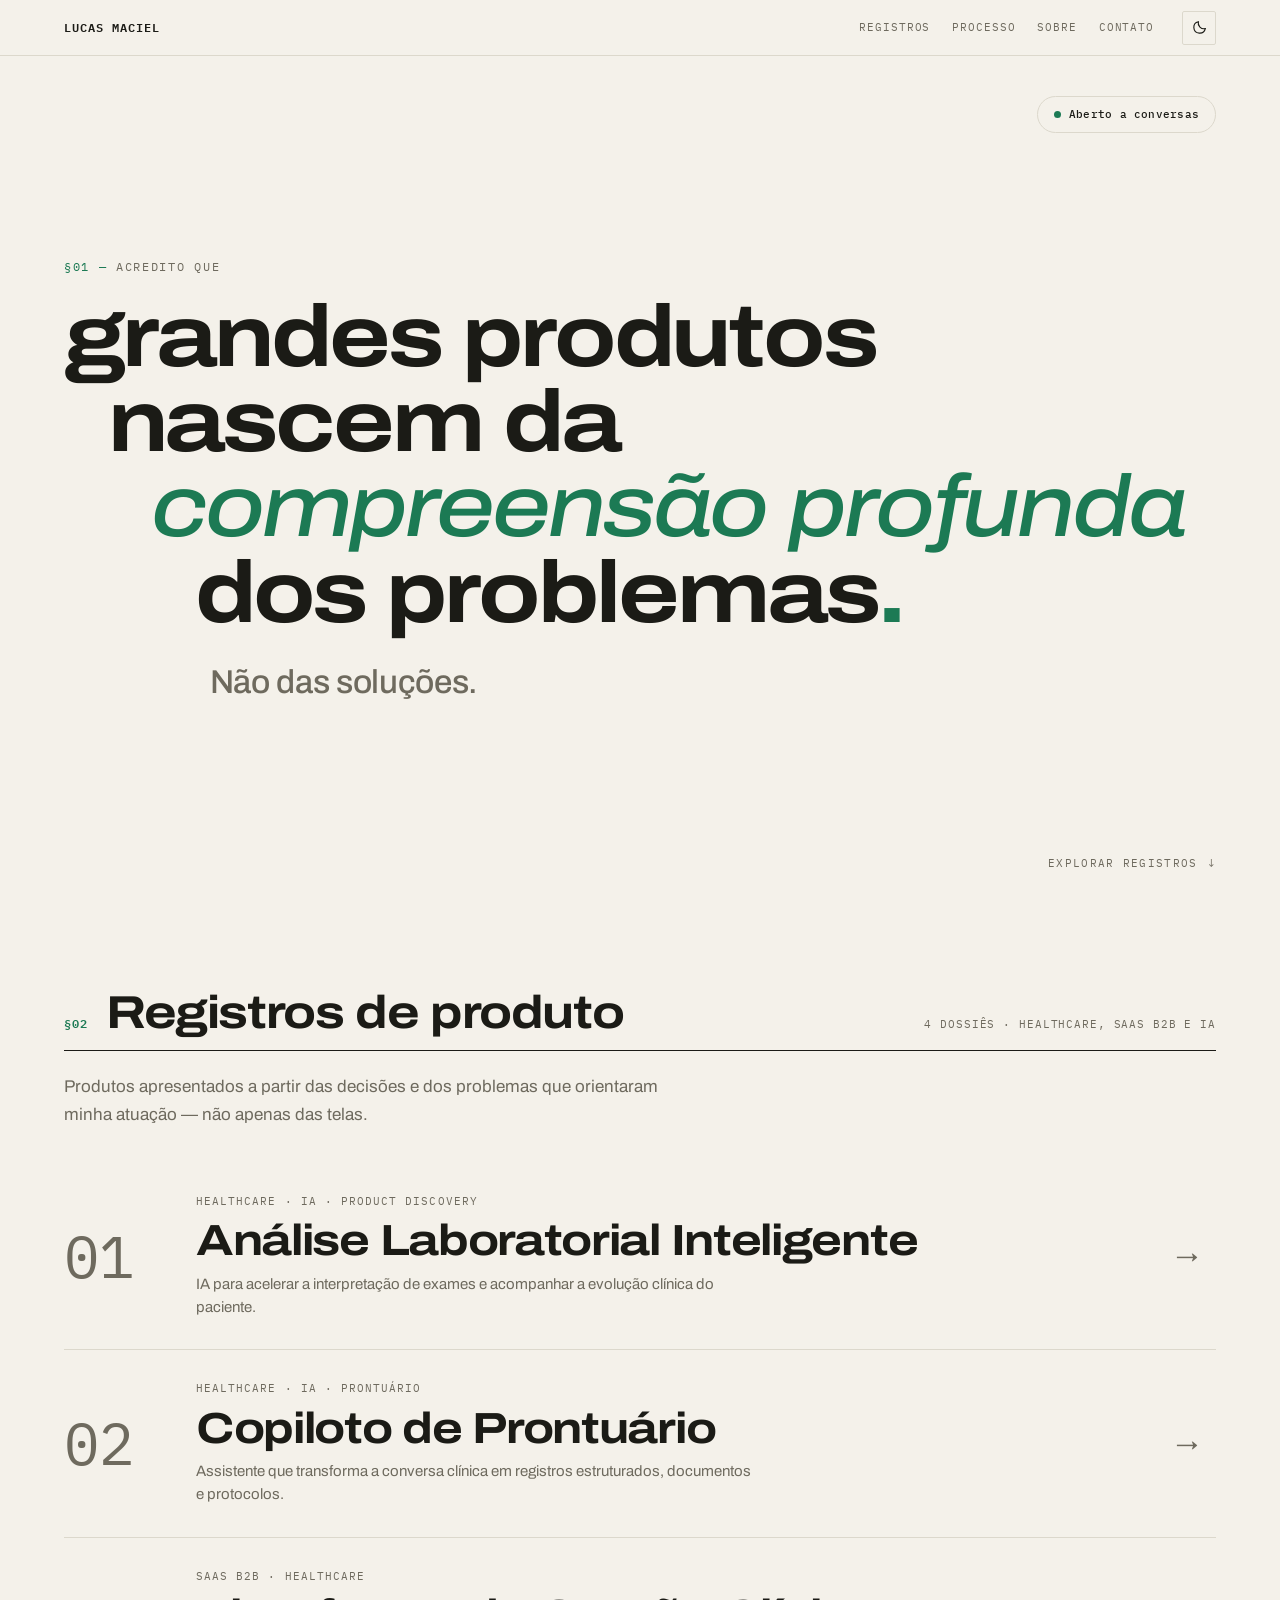
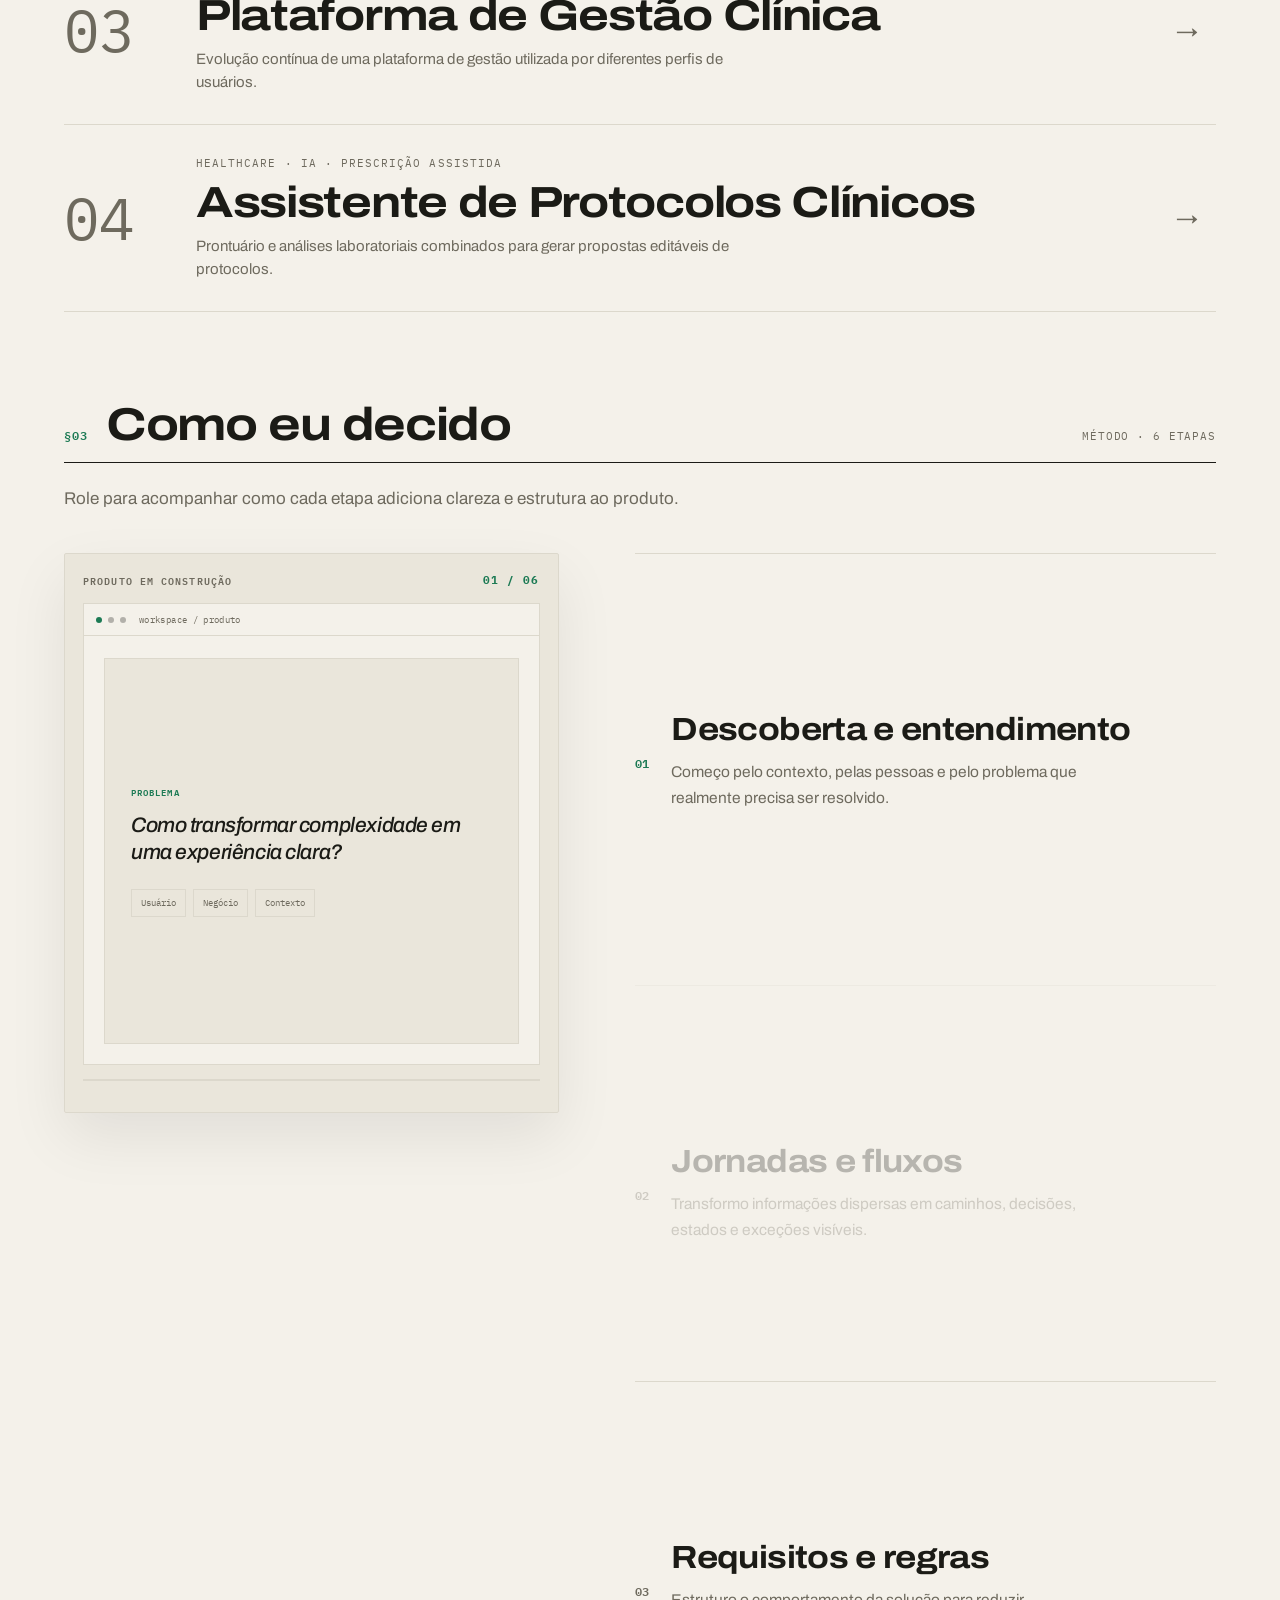
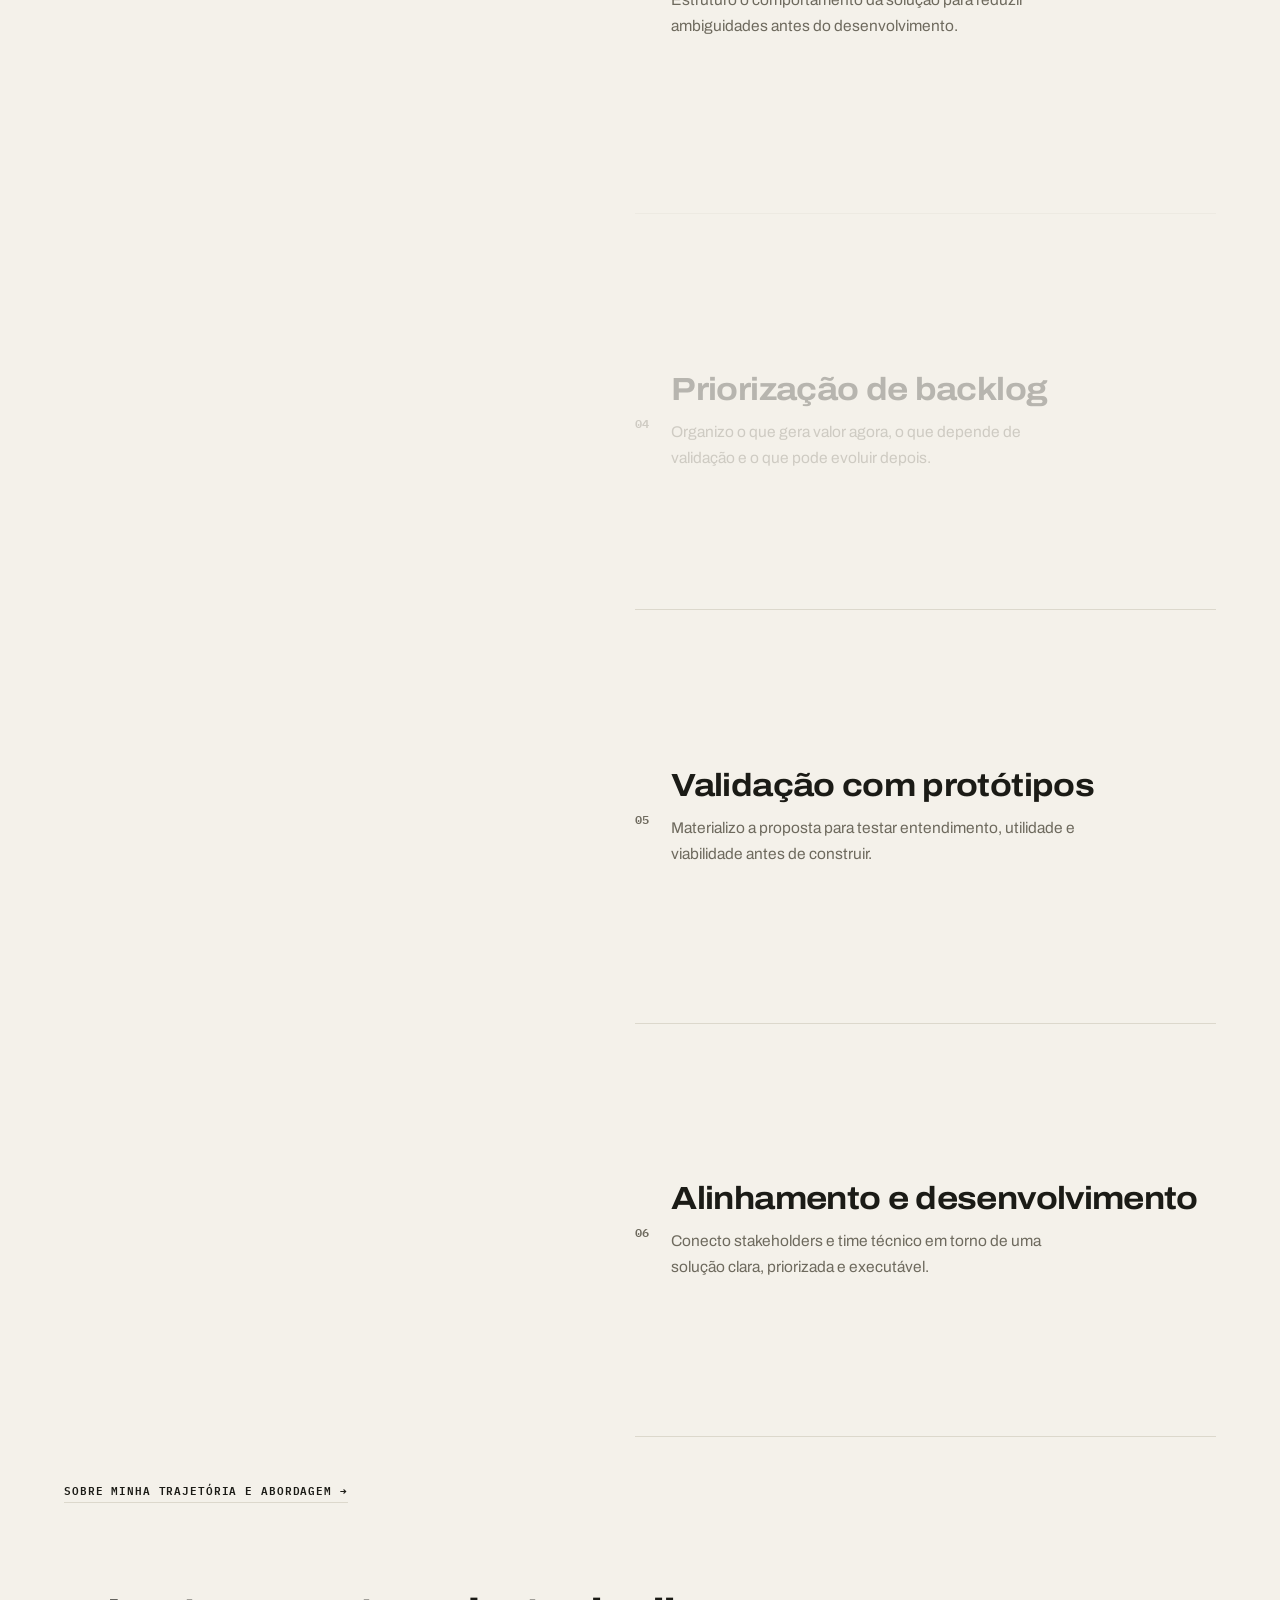
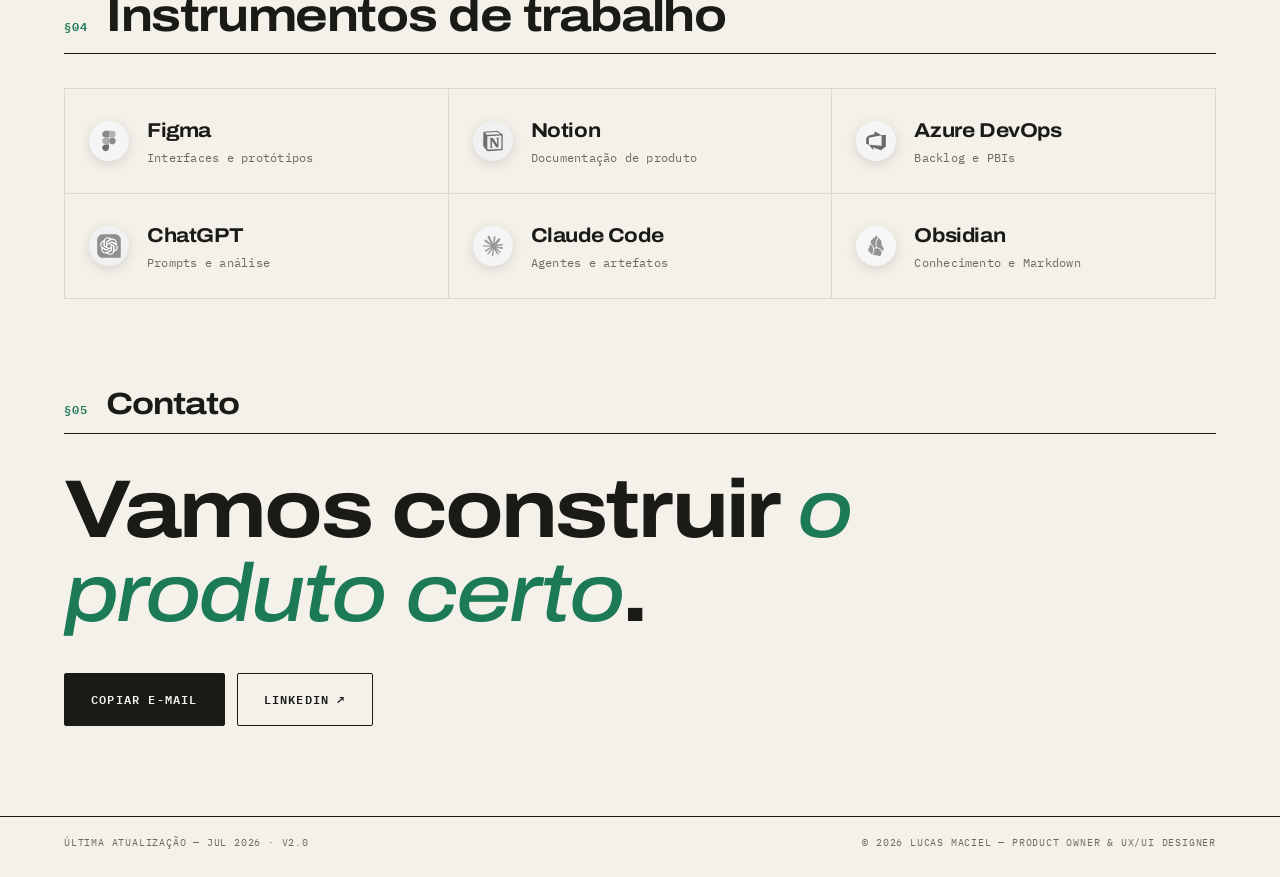
==== commit 5d9c9aee: "Refina o portfólio e adiciona trajetória profissional Adiciona uma linha do tempo de experiência e f" ====
--- a/v2/index.html
+++ b/v2/index.html
@@ -13,7 +13,7 @@
   <link rel="preconnect" href="https://fonts.gstatic.com" crossorigin>
   <link href="https://fonts.googleapis.com/css2?family=Archivo:ital,wdth,wght@0,62..125,100..900;1,62..125,100..900&amp;family=Inter:wght@400;500;600;700&amp;family=IBM+Plex+Mono:wght@400;500;600&amp;display=swap" rel="stylesheet">
   <script>(function(){var t=localStorage.getItem('theme');document.documentElement.setAttribute('data-theme',t||(matchMedia('(prefers-color-scheme: dark)').matches?'dark':'light'))})()</script>
-  <link rel="stylesheet" href="styles.css?v=6">
+  <link rel="stylesheet" href="styles.css?v=8">
   <link rel="stylesheet" href="anexos.css?v=2">
   <link rel="stylesheet" href="scrollytelling.css?v=2">
 </head>
@@ -34,18 +34,7 @@
 
   <main>
     <section class="hero" id="inicio">
-      <div class="ficha" data-reveal>
-        <p class="ficha-title">Registro profissional</p>
-        <dl>
-          <div><dt>Função</dt><dd>Product Owner · UX/UI</dd></div>
-          <div><dt>Segmento</dt><dd>Healthcare · SaaS · IA</dd></div>
-          <div><dt>Status</dt><dd><span class="dot" aria-hidden="true"></span>Aberto a conversas</dd></div>
-        </dl>
-        <div class="ficha-actions">
-          <button class="copy-email" data-email="souzamaciel.lucas@gmail.com">Copiar e-mail</button>
-          <a href="https://linkedin.com/in/souza-maciel/" target="_blank" rel="noreferrer">LinkedIn ↗</a>
-        </div>
-      </div>
+      <span class="status-badge" data-reveal><span class="dot" aria-hidden="true"></span>Aberto a conversas</span>
 
       <p class="hero-kicker">Acredito que</p>
       <h1 class="hero-title" aria-label="Acredito que grandes produtos nascem da compreensão profunda dos problemas — não das soluções.">
@@ -76,7 +65,6 @@
               <h3>Análise Laboratorial Inteligente</h3>
               <span class="registro-decision">IA para acelerar a interpretação de exames e acompanhar a evolução clínica do paciente.</span>
             </span>
-            <span class="stamp">Em produção</span>
             <span class="registro-arrow" aria-hidden="true">→</span>
           </a>
           <div class="registro-preview">
@@ -149,7 +137,6 @@
               <h3>Copiloto de Prontuário</h3>
               <span class="registro-decision">Assistente que transforma a conversa clínica em registros estruturados, documentos e protocolos.</span>
             </span>
-            <span class="stamp">Em desenvolvimento</span>
             <span class="registro-arrow" aria-hidden="true">→</span>
           </a>
           <div class="registro-preview">
@@ -188,7 +175,6 @@
               <h3>Plataforma de Gestão Clínica</h3>
               <span class="registro-decision">Evolução contínua de uma plataforma de gestão utilizada por diferentes perfis de usuários.</span>
             </span>
-            <span class="stamp stamp-amber">Em evolução</span>
             <span class="registro-arrow" aria-hidden="true">→</span>
           </a>
           <div class="registro-preview">
@@ -227,7 +213,6 @@
               <h3>Assistente de Protocolos Clínicos</h3>
               <span class="registro-decision">Prontuário e análises laboratoriais combinados para gerar propostas editáveis de protocolos.</span>
             </span>
-            <span class="stamp">Integrado</span>
             <span class="registro-arrow" aria-hidden="true">→</span>
           </a>
           <div class="registro-preview">
--- a/v2/styles.css
+++ b/v2/styles.css
@@ -67,7 +67,7 @@
 h1, h2, h3 { margin: 0; }
 :focus-visible { outline: 2px solid var(--accent); outline-offset: 3px; }
 
-.mono, .stamp, .ficha, .section-index, .section-note, .registro-meta,
+.mono, .stamp, .status-badge, .section-index, .section-note, .registro-meta,
 .registro-num, .tagline, .preview-label, .anexo figcaption, .scroll-cue,
 .topnav, .brand, .hero-kicker, .ledger-foot, .stack-line, .processo-grid li > span,
 .copy-email, .btn-big, .preview-cta {
@@ -183,73 +183,34 @@
 }
 .hero-title.is-in .w { opacity: 1; transform: none; }
 
-.ficha {
+.status-badge {
   position: absolute;
   top: 96px;
   right: var(--pad);
-  width: 300px;
+  display: inline-flex;
+  align-items: center;
+  gap: 8px;
+  padding: 9px 16px;
   border: 1px solid var(--line);
-  border-radius: var(--radius);
-  background: var(--paper-2);
-  padding: 16px 18px;
+  border-radius: 999px;
   font-size: 11px;
-  line-height: 1.5;
-}
-.ficha-title {
-  margin: 0 0 12px;
-  padding-bottom: 10px;
-  border-bottom: 1px solid var(--line);
-  letter-spacing: .12em;
-  text-transform: uppercase;
-  font-weight: 600;
-  font-size: 10px;
-  color: var(--muted);
-}
-.ficha dl { margin: 0; }
-.ficha dl div {
-  display: grid;
-  grid-template-columns: 84px 1fr;
-  gap: 10px;
-  padding: 4px 0;
-}
-.ficha dt {
-  color: var(--muted);
-  text-transform: uppercase;
-  letter-spacing: .06em;
-  font-size: 10px;
-  padding-top: 1px;
-}
-.ficha dd { margin: 0; font-weight: 500; }
+  font-weight: 500;
+  letter-spacing: .02em;
+  color: var(--ink);
+  background: transparent;
+}
 .dot {
   display: inline-block;
   width: 7px;
   height: 7px;
   border-radius: 50%;
   background: var(--accent);
-  margin-right: 7px;
   animation: pulse 2.2s infinite;
 }
 @keyframes pulse {
   50% { opacity: .35; }
 }
-.ficha-actions {
-  display: flex;
-  gap: 8px;
-  margin-top: 14px;
-  padding-top: 12px;
-  border-top: 1px solid var(--line);
-}
-.ficha-actions a, .copy-email {
-  font-size: 10px;
-  letter-spacing: .06em;
-  text-transform: uppercase;
-  font-weight: 600;
-  padding: 8px 10px;
-  border: 1px solid var(--line);
-  border-radius: var(--radius);
-  transition: border-color var(--dur-fast), background var(--dur-fast), color var(--dur-fast);
-}
-.ficha-actions a:hover, .copy-email:hover { border-color: var(--accent); color: var(--accent); }
+.copy-email:hover { border-color: var(--accent); color: var(--accent); }
 .copy-email.copied { border-color: var(--accent); background: var(--accent); color: var(--paper); }
 
 .scroll-cue {
@@ -320,7 +281,7 @@
 .registro { border-bottom: 1px solid var(--line); }
 .registro-row {
   display: grid;
-  grid-template-columns: 110px minmax(0, 1fr) auto 40px;
+  grid-template-columns: 110px minmax(0, 1fr) 40px;
   align-items: center;
   gap: 22px;
   padding: 30px 0;
@@ -659,9 +620,8 @@
    Responsive
    ============================================================ */
 @media (max-width: 1024px) {
-  .ficha { position: static; width: 100%; max-width: 380px; order: 3; margin-top: 44px; }
   .hero { justify-content: center; }
-  .registro-row { grid-template-columns: 70px minmax(0, 1fr) auto; }
+  .registro-row { grid-template-columns: 70px minmax(0, 1fr); }
   .registro-arrow { display: none; }
   .preview-inner { grid-template-columns: 1fr; gap: 22px; }
   .processo-grid { grid-template-columns: repeat(2, 1fr); }
@@ -684,7 +644,6 @@
   .registro-row { grid-template-columns: minmax(0, 1fr); gap: 12px; padding: 24px 0; }
   .registro-num { font-size: 15px; font-weight: 600; }
   .registro-num::before { content: "Nº "; }
-  .stamp { justify-self: start; margin-top: 0; }
   .registro-preview, .registro:hover .registro-preview { grid-template-rows: 1fr; }
   .preview-inner { padding-bottom: 24px; }
   .processo-grid { grid-template-columns: 1fr; gap: 26px; }
